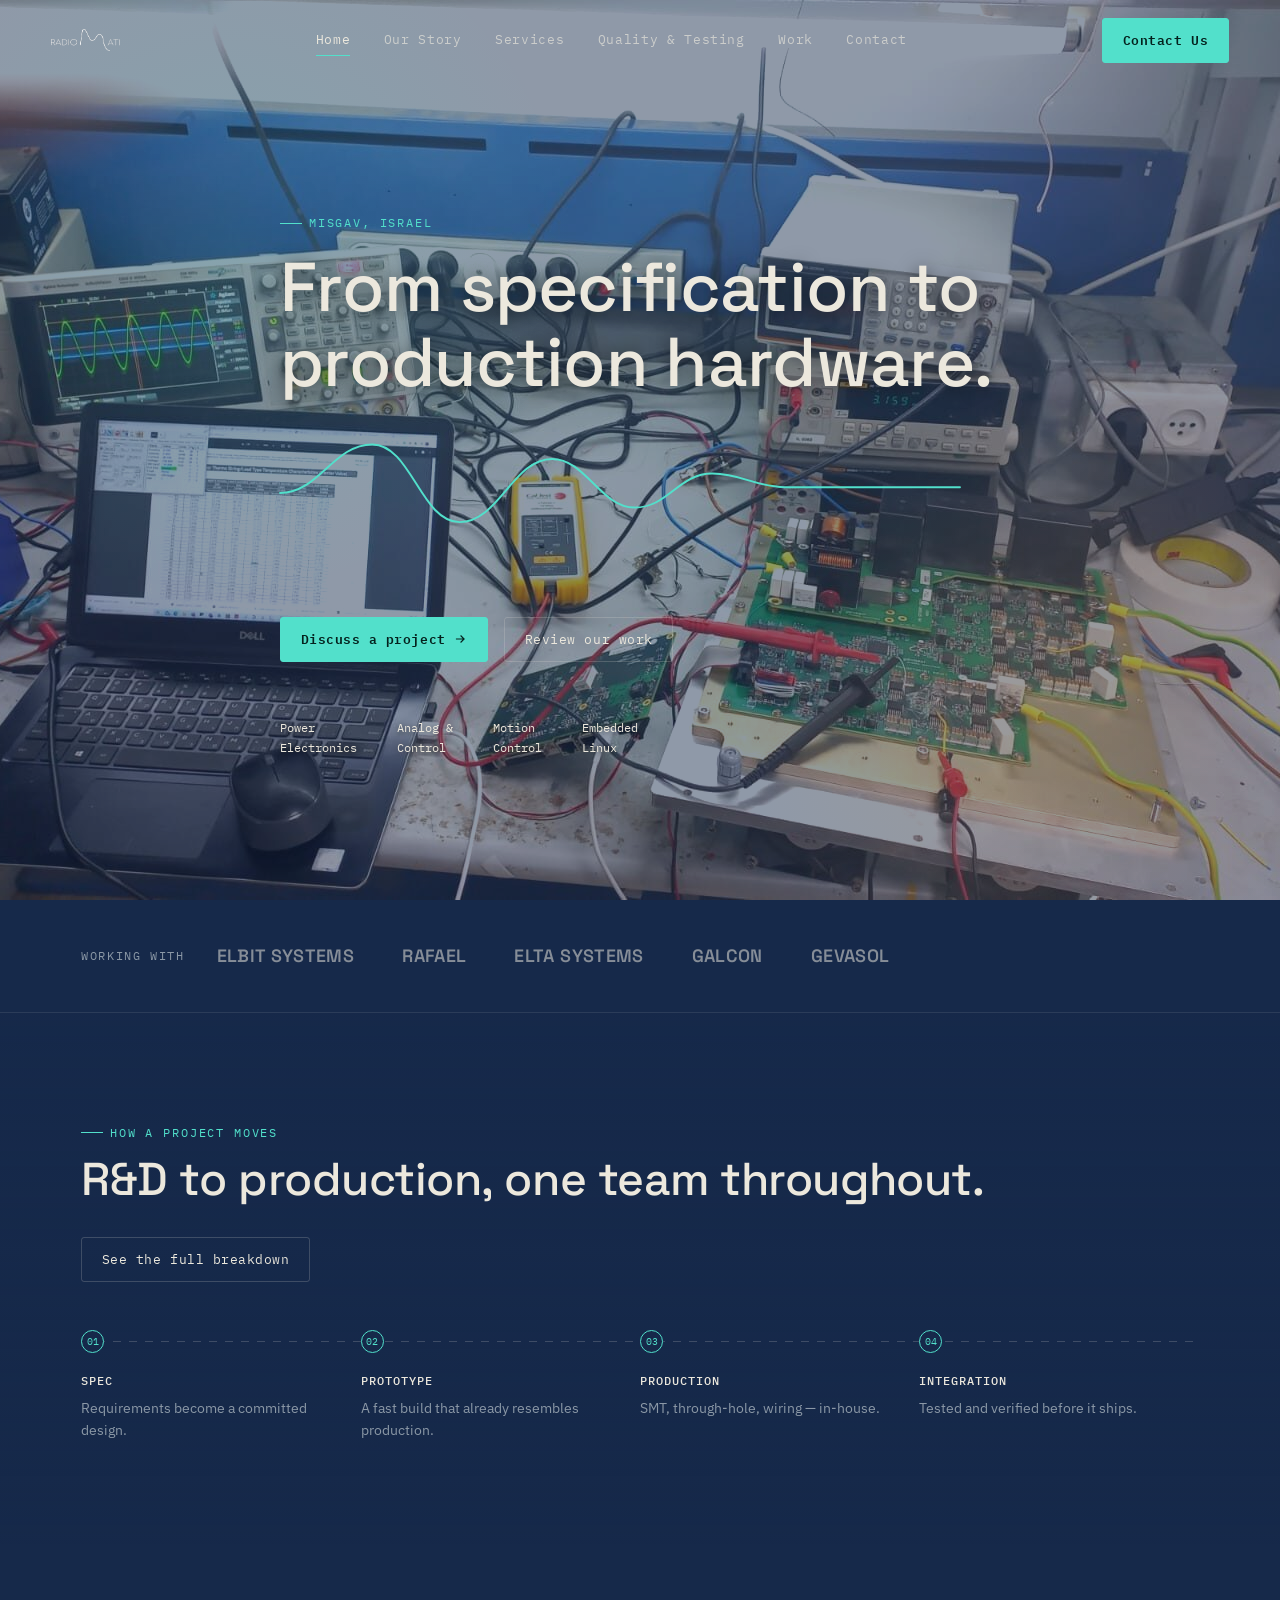
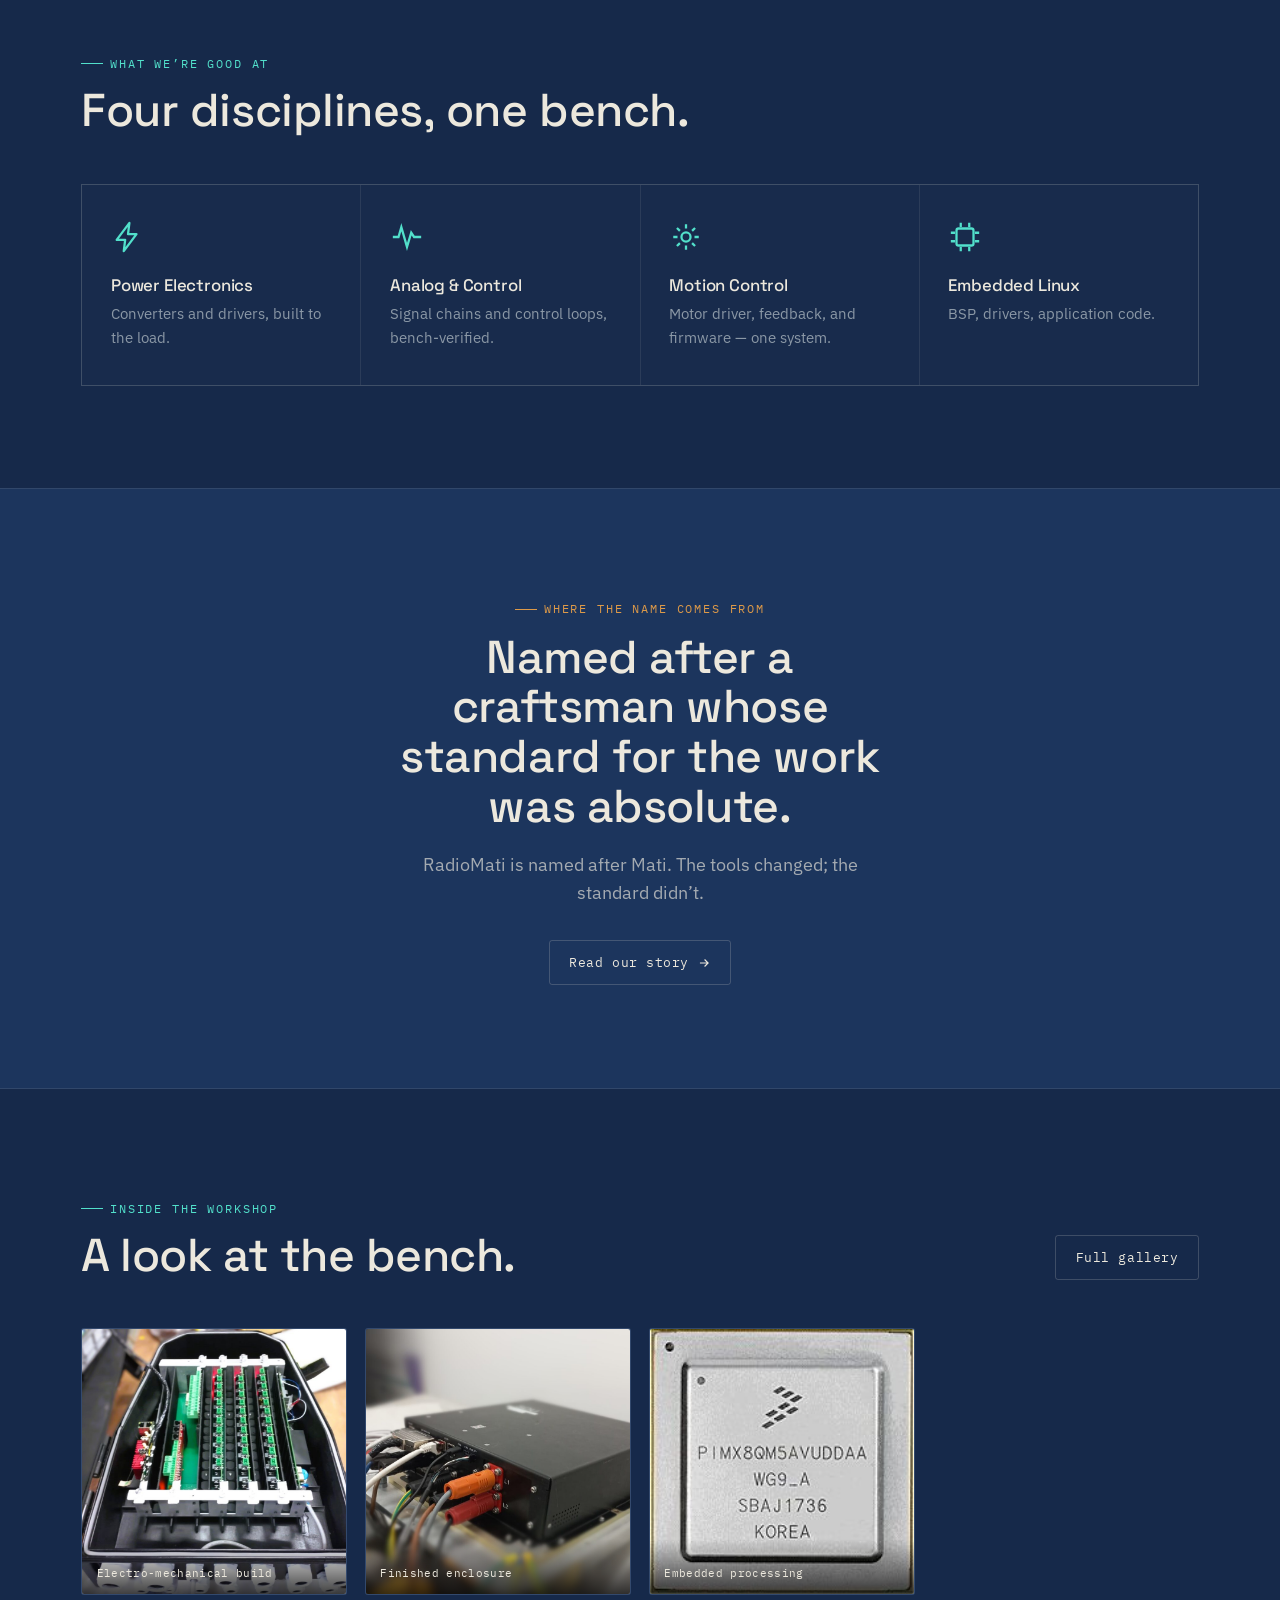
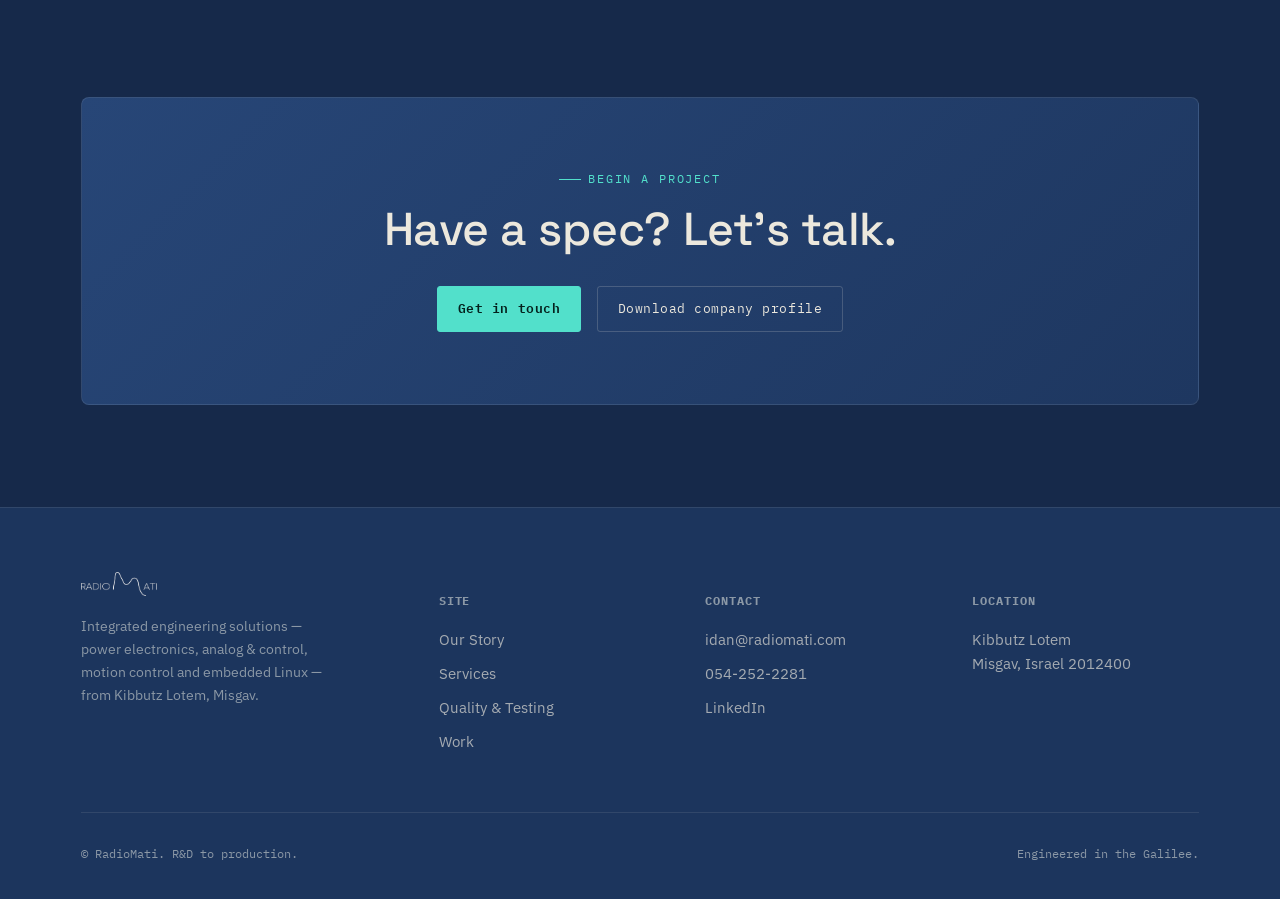
==== index.html @ 70c62244 "Apply lighter blue palette; trim About page copy; add a 'Working with' client wordmark bar to the ho" ====
<!doctype html>
<html lang="en">
<head>
<meta charset="UTF-8">
<meta name="viewport" content="width=device-width, initial-scale=1.0">
<title>RadioMati — Power Electronics & Embedded R&D, Misgav, Israel</title>
<meta name="description" content="RadioMati designs and builds power electronics, analog &amp; control, motion control and embedded Linux hardware — from first spec to rapid prototype to production, out of Misgav in the Galilee.">
<link rel="icon" type="image/png" href="assets/img/mark-light.png">
<link rel="preconnect" href="https://fonts.googleapis.com">
<link rel="preconnect" href="https://fonts.gstatic.com" crossorigin>
<link href="https://fonts.googleapis.com/css2?family=Space+Grotesk:wght@400;500;600;700&family=IBM+Plex+Sans:wght@400;500;600;700&family=IBM+Plex+Mono:wght@400;500;600&display=swap" rel="stylesheet">
<link rel="stylesheet" href="assets/css/styles.css">
</head>
<body>
<div class="board-backdrop" aria-hidden="true"></div>

<nav class="nav">
  <a href="index.html" class="nav__brand"><img src="assets/img/logo-light.png" alt="RadioMati"></a>
  <div class="nav__links">
    <a href="index.html" class="is-active">Home</a>
    <a href="about.html">Our Story</a>
    <a href="services.html">Services</a>
    <a href="quality.html">Quality &amp; Testing</a>
    <a href="work.html">Work</a>
    <a href="contact.html">Contact</a>
  </div>
  <a href="contact.html" class="btn btn-primary nav__cta">Contact Us</a>
  <button class="nav__toggle" aria-label="Open menu" aria-expanded="false"><span></span><span></span><span></span></button>
</nav>

<div class="nav__mobile">
  <a href="index.html">Home</a>
  <a href="about.html">Our Story</a>
  <a href="services.html">Services</a>
  <a href="quality.html">Quality &amp; Testing</a>
  <a href="work.html">Work</a>
  <a href="contact.html">Contact</a>
</div>

<header class="hero">
  <div class="hero__bg"><img src="assets/img/lab-workbench-scope.jpg" alt=""></div>
  <div class="hero__glow" aria-hidden="true"></div>
  <div class="container hero__inner">
    <span class="eyebrow">Misgav, Israel</span>
    <h1 class="display" style="margin-top:1.1rem; max-width:16ch;">From specification to production hardware.</h1>

    <svg class="hero__wave" viewBox="0 0 700 120" fill="none" xmlns="http://www.w3.org/2000/svg" aria-hidden="true">
      <path d="M0,70 C40,70 55,20 95,20 C135,20 145,100 185,100 C225,100 240,35 280,35 C315,35 330,85 365,85 C400,85 410,50 445,50 C475,50 490,64 520,64 L700,64" />
      <path class="pulse" d="M0,70 C40,70 55,20 95,20 C135,20 145,100 185,100 C225,100 240,35 280,35 C315,35 330,85 365,85 C400,85 410,50 445,50 C475,50 490,64 520,64 L700,64" />
    </svg>

    <div class="hero__actions">
      <a href="contact.html" class="btn btn-primary">Discuss a project<svg viewBox="0 0 24 24" stroke="currentColor" stroke-width="2" fill="none"><path d="M5 12h14M13 6l6 6-6 6"/></svg></a>
      <a href="work.html" class="btn btn-ghost">Review our work</a>
    </div>

    <div class="hero__meta">
      <div>Power<br>Electronics</div>
      <div>Analog &amp;<br>Control</div>
      <div>Motion<br>Control</div>
      <div>Embedded<br>Linux</div>
    </div>
  </div>
</header>

<section style="padding:2.6rem 0; border-bottom:1px solid var(--line);">
  <div class="container partners reveal">
    <span class="partners__label">Working with</span>
    <div class="partners__row">
      <span>Elbit Systems</span>
      <span>Rafael</span>
      <span>ELTA Systems</span>
      <span>Galcon</span>
      <span>Gevasol</span>
    </div>
  </div>
</section>

<section class="section-pad grid-bg pos-f">
  <div class="container">
    <div class="head-row reveal">
      <div>
        <span class="eyebrow">How a project moves</span>
        <h2 class="display" style="margin-top:0.8rem;">R&amp;D to production, one team throughout.</h2>
      </div>
      <a href="services.html" class="btn btn-ghost">See the full breakdown</a>
    </div>

    <div class="rail reveal">
      <div class="rail__step">
        <div class="rail__dot">01</div>
        <h4>Spec</h4>
        <p>Requirements become a committed design.</p>
      </div>
      <div class="rail__step">
        <div class="rail__dot">02</div>
        <h4>Prototype</h4>
        <p>A fast build that already resembles production.</p>
      </div>
      <div class="rail__step">
        <div class="rail__dot">03</div>
        <h4>Production</h4>
        <p>SMT, through-hole, wiring — in-house.</p>
      </div>
      <div class="rail__step">
        <div class="rail__dot">04</div>
        <h4>Integration</h4>
        <p>Tested and verified before it ships.</p>
      </div>
    </div>
  </div>
</section>

<section class="section-pad">
  <div class="container">
    <div class="head-row reveal">
      <div>
        <span class="eyebrow">What we&rsquo;re good at</span>
        <h2 class="display" style="margin-top:0.8rem;">Four disciplines, one bench.</h2>
      </div>
    </div>

    <div class="grid-4 reveal">
      <div class="cap">
        <div class="cap__icon"><svg viewBox="0 0 24 24" fill="none" stroke="currentColor" stroke-width="1.6"><path d="M13 2 4 14h6l-1 8 9-12h-6l1-8Z" stroke-linejoin="round"/></svg></div>
        <h3>Power Electronics</h3>
        <p>Converters and drivers, built to the load.</p>
      </div>
      <div class="cap">
        <div class="cap__icon"><svg viewBox="0 0 24 24" fill="none" stroke="currentColor" stroke-width="1.6"><path d="M2 12h4l2-7 4 14 3-10 2 3h5"/></svg></div>
        <h3>Analog &amp; Control</h3>
        <p>Signal chains and control loops, bench-verified.</p>
      </div>
      <div class="cap">
        <div class="cap__icon"><svg viewBox="0 0 24 24" fill="none" stroke="currentColor" stroke-width="1.6"><circle cx="12" cy="12" r="3.2"/><path d="M12 3v3M12 18v3M3 12h3M18 12h3M5.6 5.6l2.1 2.1M16.3 16.3l2.1 2.1M5.6 18.4l2.1-2.1M16.3 7.7l2.1-2.1"/></svg></div>
        <h3>Motion Control</h3>
        <p>Motor driver, feedback, and firmware — one system.</p>
      </div>
      <div class="cap">
        <div class="cap__icon"><svg viewBox="0 0 24 24" fill="none" stroke="currentColor" stroke-width="1.6"><rect x="6" y="6" width="12" height="12" rx="1.5"/><path d="M9 2v3M15 2v3M9 19v3M15 19v3M2 9h3M2 15h3M19 9h3M19 15h3"/></svg></div>
        <h3>Embedded Linux</h3>
        <p>BSP, drivers, application code.</p>
      </div>
    </div>
  </div>
</section>

<section class="section-pad" style="background:var(--ink-2-t); border-top:1px solid var(--line); border-bottom:1px solid var(--line);">
  <div class="container reveal" style="max-width:620px; text-align:center; margin-left:auto; margin-right:auto;">
    <span class="eyebrow amber" style="justify-content:center;">Where the name comes from</span>
    <h2 class="display" style="margin-top:0.9rem;">Named after a craftsman whose standard for the work was absolute.</h2>
    <p class="lede" style="margin:1.2rem auto 0;">RadioMati is named after Mati. The tools changed; the standard didn&rsquo;t.</p>
    <a href="about.html" class="btn btn-ghost mt-2">Read our story
      <svg viewBox="0 0 24 24" stroke="currentColor" stroke-width="2" fill="none"><path d="M5 12h14M13 6l6 6-6 6"/></svg>
    </a>
  </div>
</section>

<section class="section-pad">
  <div class="container">
    <div class="head-row reveal">
      <div>
        <span class="eyebrow">Inside the workshop</span>
        <h2 class="display" style="margin-top:0.8rem;">A look at the bench.</h2>
      </div>
      <a href="work.html" class="btn btn-ghost">Full gallery</a>
    </div>
    <div class="gallery reveal">
      <a href="work.html" class="gallery__item"><img src="assets/img/assembly-electromechanical.jpg" alt="Electro-mechanical assembly inside a sealed connector box" loading="lazy"><span class="cap-label">Electro-mechanical build</span></a>
      <a href="work.html" class="gallery__item"><img src="assets/img/product-enclosure-1.jpg" alt="Finished sealed electronics enclosure with connectors" loading="lazy"><span class="cap-label">Finished enclosure</span></a>
      <a href="work.html" class="gallery__item"><img src="assets/img/chip-nxp-imx8qm.jpg" alt="NXP i.MX 8QM embedded processor package" loading="lazy"><span class="cap-label">Embedded processing</span></a>
    </div>
  </div>
</section>

<section class="section-pad" style="padding-top:0;">
  <div class="container">
    <div class="card reveal" style="display:grid; grid-template-columns:1fr; overflow:visible; background:linear-gradient(135deg, var(--ink-3), var(--ink-2)); padding:clamp(2.4rem,6vw,4.5rem); text-align:center; border-radius:8px;">
      <span class="eyebrow" style="justify-content:center;">Begin a project</span>
      <h2 class="display mt-1" style="max-width:20ch; margin-left:auto; margin-right:auto;">Have a spec? Let&rsquo;s talk.</h2>
      <div style="display:flex; justify-content:center; gap:1rem; margin-top:2rem; flex-wrap:wrap;">
        <a href="contact.html" class="btn btn-primary">Get in touch</a>
        <a href="assets/docs/RadioMati-Company-Profile.pdf" class="btn btn-ghost">Download company profile</a>
      </div>
    </div>
  </div>
</section>

<footer class="site-footer">
  <div class="container">
    <div class="footer-grid">
      <div>
        <img src="assets/img/logo-light.png" alt="RadioMati" style="height:24px; margin-bottom:1.1rem;">
        <p class="text-fog" style="max-width:32ch; font-size:0.9rem;">Integrated engineering solutions — power electronics, analog &amp; control, motion control and embedded Linux — from Kibbutz Lotem, Misgav.</p>
      </div>
      <div>
        <h5>Site</h5>
        <a href="about.html">Our Story</a>
        <a href="services.html">Services</a>
        <a href="quality.html">Quality &amp; Testing</a>
        <a href="work.html">Work</a>
      </div>
      <div>
        <h5>Contact</h5>
        <a href="mailto:idan@radiomati.com">idan@radiomati.com</a>
        <a href="tel:+972542522281">054-252-2281</a>
        <a href="https://www.linkedin.com/company/radiomati" target="_blank" rel="noopener">LinkedIn</a>
      </div>
      <div>
        <h5>Location</h5>
        <a href="contact.html">Kibbutz Lotem<br>Misgav, Israel 2012400</a>
      </div>
    </div>
    <div class="footer-bottom">
      <span>&copy; RadioMati. R&amp;D to production.</span>
      <span>Engineered in the Galilee.</span>
    </div>
  </div>
</footer>

<script src="assets/js/main.js"></script>
</body>
</html>
---- assets/css/styles.css ----
/* ==========================================================================
   RadioMati — Design tokens & shared system
   ========================================================================== */

:root {
  /* Surfaces */
  --ink:        #16294a;
  --ink-2:      #1e3760;
  --ink-3:      #274677;
  --ink-4:      #33578f;
  --line:       rgba(236, 232, 221, 0.10);
  --line-strong: rgba(236, 232, 221, 0.19);

  /* Translucent surfaces — let the board backdrop show through full-bleed sections */
  --ink-t:      rgba(22, 41, 74, 0.88);
  --ink-2-t:    rgba(30, 55, 96, 0.88);
  --ink-3-t:    rgba(39, 70, 119, 0.88);

  /* Text */
  --bone:       #ece8dd;
  --bone-dim:   rgba(236, 232, 221, 0.66);
  --fog:        #8b98a6;

  /* Accents */
  --signal:     #52e0cb;   /* modern precision — cyan scope trace */
  --signal-ink: #04211d;
  --signal-dim: rgba(82, 224, 203, 0.14);
  --heritage:   #dd9a49;   /* craft / heritage — copper & CRT phosphor */
  --heritage-dim: rgba(221, 154, 73, 0.16);
  --danger:     #e2694f;

  /* Type */
  --font-display: 'Space Grotesk', 'Arial Narrow', sans-serif;
  --font-body:    'IBM Plex Sans', -apple-system, 'Segoe UI', sans-serif;
  --font-mono:    'IBM Plex Mono', 'SFMono-Regular', Consolas, monospace;

  /* Layout */
  --max: 1220px;
  --gutter: clamp(1.25rem, 4vw, 3.5rem);
  --radius: 3px;
}

/* ---- Reset ---- */
*, *::before, *::after { box-sizing: border-box; }
html { scroll-behavior: smooth; background: var(--ink); }
@media (prefers-reduced-motion: reduce) {
  html { scroll-behavior: auto; }
  *, *::before, *::after { animation-duration: 0.001ms !important; animation-iteration-count: 1 !important; transition-duration: 0.001ms !important; scroll-behavior: auto !important; }
}
/* One continuous circuit board fixed behind the entire site */
.board-backdrop {
  position: fixed;
  inset: 0;
  z-index: -1;
  background-color: var(--ink);
  background-image: url("../img/pattern-circuit.svg");
  background-size: cover;
  background-position: center center;
  background-repeat: no-repeat;
}
@media (max-width: 760px) {
  /* fixed backgrounds are unreliable on mobile browsers — let it scroll with the page instead */
  .board-backdrop { position: absolute; height: 100%; }
}

body {
  margin: 0;
  background: transparent;
  color: var(--bone);
  font-family: var(--font-body);
  font-size: 16px;
  line-height: 1.6;
  -webkit-font-smoothing: antialiased;
}
img { max-width: 100%; display: block; }
a { color: inherit; }
h1, h2, h3, h4 { font-family: var(--font-display); font-weight: 500; line-height: 1.08; margin: 0; letter-spacing: -0.01em; }
p { margin: 0; }
ul { margin: 0; padding: 0; list-style: none; }
button { font-family: inherit; }

:focus-visible {
  outline: 2px solid var(--signal);
  outline-offset: 3px;
}

/* These sections sit over the global board backdrop (see .board-backdrop) —
   .grid-bg just adds a legibility scrim so text never fights the traces underneath. */
.grid-bg {
  position: relative;
}
.grid-bg::before {
  content: "";
  position: absolute;
  inset: 0;
  background: linear-gradient(180deg, rgba(22,41,74,0.4) 0%, rgba(22,41,74,0.58) 45%, rgba(22,41,74,0.3) 100%);
  pointer-events: none;
}
.grid-bg > .container { position: relative; z-index: 1; }
.grid-bg.oops > * { position: relative; z-index: 1; }

/* ---- Type scale ---- */
.eyebrow {
  font-family: var(--font-mono);
  font-size: 0.72rem;
  letter-spacing: 0.16em;
  text-transform: uppercase;
  color: var(--signal);
  display: inline-flex;
  align-items: center;
  gap: 0.6em;
}
.eyebrow::before {
  content: "";
  width: 22px;
  height: 1px;
  background: currentColor;
  display: inline-block;
}
.eyebrow.amber { color: var(--heritage); }

h1.display { font-size: clamp(2.6rem, 5.4vw, 4.6rem); }
h2.display { font-size: clamp(2rem, 3.6vw, 3rem); }
h3.display { font-size: clamp(1.3rem, 2vw, 1.6rem); }

.lede {
  font-size: clamp(1.05rem, 1.4vw, 1.25rem);
  color: var(--bone-dim);
  max-width: 46ch;
}

.container { max-width: var(--max); margin: 0 auto; padding-left: var(--gutter); padding-right: var(--gutter); }

section { position: relative; }
.section-pad { padding: clamp(3.5rem, 8vw, 7rem) 0; }

/* ---- Buttons ---- */
.btn {
  display: inline-flex;
  align-items: center;
  gap: 0.6em;
  font-family: var(--font-mono);
  font-size: 0.82rem;
  letter-spacing: 0.04em;
  text-decoration: none;
  padding: 0.85em 1.5em;
  border-radius: var(--radius);
  border: 1px solid var(--line-strong);
  transition: border-color 0.2s ease, background 0.2s ease, transform 0.2s ease, box-shadow 0.2s ease;
  white-space: nowrap;
}
.btn:hover { transform: translateY(-1px); }
.btn-primary {
  background: var(--signal);
  border-color: var(--signal);
  color: var(--signal-ink);
  font-weight: 600;
}
.btn-primary:hover { background: #6ee9d6; box-shadow: 0 0 0 5px var(--signal-dim); }
.btn-ghost {
  background: transparent;
  color: var(--bone);
}
.btn-ghost:hover { border-color: var(--signal); color: var(--signal); box-shadow: 0 0 0 5px var(--signal-dim); }
.btn svg { width: 14px; height: 14px; }

/* ---- Nav ---- */
.nav {
  position: fixed;
  inset: 0 0 auto 0;
  z-index: 100;
  padding: 1.1rem var(--gutter);
  display: flex;
  align-items: center;
  justify-content: space-between;
  background: transparent;
  border-bottom: 1px solid transparent;
  transition: background 0.3s ease, border-color 0.3s ease, padding 0.3s ease;
}
.nav.is-scrolled {
  background: rgba(22, 41, 74, 0.86);
  backdrop-filter: blur(10px);
  border-color: var(--line);
  padding-top: 0.8rem;
  padding-bottom: 0.8rem;
}
.nav__brand { display: flex; align-items: center; gap: 0.6rem; text-decoration: none; }
.nav__brand img { height: 22px; width: auto; }
.nav__links { display: flex; align-items: center; gap: 2.1rem; }
.nav__links a {
  font-family: var(--font-mono);
  font-size: 0.8rem;
  letter-spacing: 0.05em;
  text-decoration: none;
  color: var(--bone-dim);
  position: relative;
  padding: 0.3em 0;
}
.nav__links a::after {
  content: "";
  position: absolute; left: 0; right: 100%; bottom: -2px;
  height: 1px; background: var(--signal);
  transition: right 0.25s ease;
}
.nav__links a:hover, .nav__links a.is-active { color: var(--bone); }
.nav__links a:hover::after, .nav__links a.is-active::after { right: 0; }
.nav__cta { display: none; }
@media (min-width: 900px) { .nav__cta { display: inline-flex; } }

.nav__toggle {
  display: flex; flex-direction: column; gap: 5px;
  background: none; border: none; cursor: pointer; padding: 8px;
  z-index: 101;
}
.nav__toggle span { width: 22px; height: 1px; background: var(--bone); transition: transform 0.25s ease, opacity 0.25s ease; }
.nav__toggle.is-open span:nth-child(1) { transform: translateY(6px) rotate(45deg); }
.nav__toggle.is-open span:nth-child(2) { opacity: 0; }
.nav__toggle.is-open span:nth-child(3) { transform: translateY(-6px) rotate(-45deg); }
@media (min-width: 900px) { .nav__toggle { display: none; } }

.nav__links { display: none; }
@media (min-width: 900px) { .nav__links { display: flex; } }

.nav__mobile {
  position: fixed; inset: 0; z-index: 99;
  background: var(--ink-2-t);
  backdrop-filter: blur(8px);
  display: flex; flex-direction: column; align-items: center; justify-content: center; gap: 2rem;
  transform: translateY(-100%);
  transition: transform 0.35s ease;
}
.nav__mobile.is-open { transform: translateY(0); }
.nav__mobile a { font-family: var(--font-display); font-size: 1.7rem; text-decoration: none; color: var(--bone); }
@media (min-width: 900px) { .nav__mobile { display: none; } }

/* ---- Hero waveform ---- */
.hero {
  min-height: 100vh;
  display: flex;
  align-items: center;
  padding-top: 8rem;
  padding-bottom: 4rem;
  position: relative;
  overflow: hidden;
}
.hero__bg {
  position: absolute; inset: 0;
  background: linear-gradient(180deg, rgba(22,41,74,0.4) 0%, rgba(22,41,74,0.82) 62%, var(--ink) 100%), var(--ink);
}
.hero__bg img { width: 100%; height: 100%; object-fit: cover; opacity: 0.52; filter: grayscale(8%) saturate(1.2) contrast(1.08) brightness(1.04); }
.hero__glow {
  position: absolute; inset: 0; z-index: 1; pointer-events: none;
  background:
    radial-gradient(560px circle at 18% 28%, var(--signal-dim), transparent 62%),
    radial-gradient(480px circle at 82% 78%, var(--heritage-dim), transparent 65%);
  animation: ambient-breathe 9s ease-in-out infinite;
}
@keyframes ambient-breathe { 0%, 100% { opacity: 0.7; } 50% { opacity: 1; } }
@media (prefers-reduced-motion: reduce) { .hero__glow { animation: none; opacity: 0.85; } }
.hero__inner { position: relative; z-index: 2; }
.hero__inner .lede { color: var(--bone); text-shadow: 0 2px 14px rgba(0,0,0,0.6), 0 1px 4px rgba(0,0,0,0.7); }
.hero__meta div { text-shadow: 0 1px 6px rgba(0,0,0,0.6); }
.hero h1 { text-shadow: 0 2px 18px rgba(0,0,0,0.5); }
.hero__wave { width: min(680px, 92vw); margin: 1.6rem 0 2rem; overflow: visible; }
.hero__wave path {
  fill: none;
  stroke: var(--signal);
  stroke-width: 2;
  stroke-linecap: round;
  stroke-dasharray: 1400;
  stroke-dashoffset: 1400;
  animation: draw 2.1s cubic-bezier(.16,.84,.44,1) 0.3s forwards;
}
.hero__wave .pulse {
  stroke: #f2fffb;
  stroke-width: 4;
  stroke-dasharray: 26 2000;
  stroke-dashoffset: 0;
  filter: drop-shadow(0 0 5px #fff) drop-shadow(0 0 12px var(--signal));
  opacity: 0;
  animation: none, pulse-travel 4s linear 2.4s infinite;
}
@media (prefers-reduced-motion: reduce) {
  .hero__wave path { animation: none; stroke-dashoffset: 0; }
  .hero__wave .pulse { display: none; }
}
@keyframes draw { to { stroke-dashoffset: 0; } }
@keyframes pulse-travel {
  0%   { stroke-dashoffset: 0;     opacity: 0; }
  4%   { opacity: 1; }
  34%  { stroke-dashoffset: -950;  opacity: 1; }
  40%  { stroke-dashoffset: -950;  opacity: 0; }
  100% { stroke-dashoffset: -950;  opacity: 0; }
}
.hero__actions { display: flex; gap: 1rem; flex-wrap: wrap; margin-top: 2.2rem; }
.hero__meta { margin-top: 3.5rem; display: flex; gap: 2.5rem; flex-wrap: wrap; }
.hero__meta div { font-family: var(--font-mono); font-size: 0.78rem; color: var(--bone); }
.hero__meta strong { display: block; color: var(--bone); font-size: 1rem; font-family: var(--font-body); font-weight: 600; margin-top: 0.2rem; }

/* ---- Partner / client wordmark bar ---- */
.partners { display: flex; align-items: center; gap: 2rem; flex-wrap: wrap; }
.partners__label { font-family: var(--font-mono); font-size: 0.72rem; letter-spacing: 0.14em; text-transform: uppercase; color: var(--fog); white-space: nowrap; }
.partners__row { display: flex; align-items: center; gap: clamp(1.6rem, 4vw, 3rem); flex-wrap: wrap; flex: 1; }
.partners__row span {
  font-family: var(--font-display);
  font-size: clamp(0.95rem, 1.4vw, 1.15rem);
  font-weight: 600;
  letter-spacing: 0.02em;
  text-transform: uppercase;
  color: var(--bone-dim);
  opacity: 0.8;
  transition: opacity 0.2s ease, color 0.2s ease;
}
.partners__row span:hover { opacity: 1; color: var(--signal); }

/* Page header for interior pages (no full hero) */
.page-head {
  padding: 9.5rem 0 3.5rem;
  border-bottom: 1px solid var(--line);
}
.page-head p.lede { margin-top: 1.1rem; }

/* ---- Capability grid ---- */
.grid-4 { display: grid; grid-template-columns: repeat(auto-fit, minmax(220px, 1fr)); gap: 1px; background: var(--line); border: 1px solid var(--line); }
.cap {
  background: var(--ink-t);
  padding: 2.2rem 1.8rem;
  transition: background 0.25s ease;
}
.cap:hover { background: var(--ink-3-t); }
.cap__icon { width: 34px; height: 34px; color: var(--signal); margin-bottom: 1.4rem; transition: filter 0.25s ease, transform 0.25s ease; }
.cap:hover .cap__icon { filter: drop-shadow(0 0 6px var(--signal-dim)); transform: translateY(-2px); }
.cap__icon svg { width: 100%; height: 100%; }
.cap h3 { font-size: 1.05rem; margin-bottom: 0.5rem; }
.cap p { color: var(--fog); font-size: 0.92rem; }

/* ---- Process rail ---- */
.rail { display: grid; grid-template-columns: repeat(4, 1fr); gap: 0; position: relative; margin-top: 3rem; }
.rail::before {
  content: "";
  position: absolute; top: 11px; left: 0; right: 0; height: 1px;
  background: repeating-linear-gradient(90deg, var(--line-strong) 0 8px, transparent 8px 16px);
}
.rail__step { padding-right: 1.5rem; }
.rail__dot { width: 23px; height: 23px; border-radius: 50%; background: var(--ink); border: 1px solid var(--signal); color: var(--signal); font-family: var(--font-mono); font-size: 0.65rem; display: flex; align-items: center; justify-content: center; margin-bottom: 1.3rem; position: relative; z-index: 1; }
.rail__step h4 { font-family: var(--font-mono); font-size: 0.78rem; letter-spacing: 0.08em; text-transform: uppercase; color: var(--bone); margin-bottom: 0.6rem; }
.rail__step p { color: var(--fog); font-size: 0.88rem; }
@media (max-width: 760px) {
  .rail { grid-template-columns: 1fr; gap: 2rem; }
  .rail::before { top: 0; bottom: 0; left: 11px; right: auto; width: 1px; height: auto; background: repeating-linear-gradient(180deg, var(--line-strong) 0 8px, transparent 8px 16px); }
  .rail__step { padding-right: 0; padding-left: 2.4rem; }
  .rail__dot { position: absolute; left: 0; }
  .rail__step { position: relative; }
}

/* ---- Cards ---- */
.card {
  background: var(--ink-2);
  border: 1px solid var(--line);
  border-radius: var(--radius);
  overflow: hidden;
  transition: border-color 0.25s ease, box-shadow 0.25s ease;
}
.card:hover { border-color: var(--line-strong); box-shadow: 0 8px 28px -12px rgba(82, 224, 203, 0.25); }
.card__media { aspect-ratio: 4/3; overflow: hidden; }
.card__media img { width: 100%; height: 100%; object-fit: cover; transition: transform 0.5s ease; }
.card:hover .card__media img { transform: scale(1.045); }
.card__body { padding: 1.6rem 1.7rem 1.9rem; }
.card__body h3 { font-size: 1.08rem; margin-bottom: 0.55rem; }
.card__body p { color: var(--fog); font-size: 0.92rem; }
.card__tag { font-family: var(--font-mono); font-size: 0.68rem; letter-spacing: 0.1em; text-transform: uppercase; color: var(--heritage); margin-bottom: 0.7rem; display: block; }

/* ---- Section heading row ---- */
.head-row { display: flex; justify-content: space-between; align-items: flex-end; gap: 2rem; margin-bottom: 3rem; flex-wrap: wrap; }

/* ---- Divider trace ---- */
.trace-divider { width: 100%; height: 34px; opacity: 0.5; margin: 0.5rem 0; }
.trace-divider path { fill: none; stroke: var(--line-strong); stroke-width: 1.5; }

/* ---- Heritage split ---- */
.split { display: grid; grid-template-columns: 1fr; gap: 3rem; align-items: center; }
@media (min-width: 880px) { .split { grid-template-columns: 1.05fr 0.95fr; gap: 4.5rem; } }
.split img { border-radius: var(--radius); filter: sepia(18%) saturate(85%) brightness(0.92); }
.split.reverse { direction: rtl; }
.split.reverse > * { direction: ltr; }

/* ---- Quote / pull ---- */
.pull {
  font-family: var(--font-display);
  font-size: clamp(1.3rem, 2.6vw, 1.9rem);
  line-height: 1.4;
  color: var(--bone);
  border-left: 2px solid var(--heritage);
  padding-left: 1.6rem;
}
.pull cite { display: block; font-family: var(--font-mono); font-size: 0.78rem; color: var(--fog); font-style: normal; margin-top: 1.2rem; }

/* ---- Stat strip ---- */
.stats { display: grid; grid-template-columns: repeat(auto-fit, minmax(150px,1fr)); gap: 2rem; }
.stat strong { font-family: var(--font-display); font-size: 2.2rem; color: var(--signal); display: block; }
.stat span { font-family: var(--font-mono); font-size: 0.76rem; color: var(--fog); text-transform: uppercase; letter-spacing: 0.06em; }

/* ---- Timeline (about page) ---- */
.timeline { display: flex; flex-direction: column; gap: 0; border-left: 1px solid var(--line-strong); margin-left: 8px; }
.timeline__item { position: relative; padding: 0 0 3rem 2.6rem; }
.timeline__item:last-child { padding-bottom: 0; }
.timeline__item::before { content: ""; position: absolute; left: -5px; top: 4px; width: 9px; height: 9px; border-radius: 50%; background: var(--ink); border: 1px solid var(--heritage); }
.timeline__item .eyebrow { margin-bottom: 0.6rem; }
.timeline__item h3 { margin-bottom: 0.5rem; font-size: 1.15rem; }
.timeline__item p { color: var(--fog); max-width: 60ch; }

/* ---- Gallery / lightbox ---- */
.gallery { display: grid; grid-template-columns: repeat(auto-fill, minmax(230px, 1fr)); gap: 1.1rem; }
.gallery__item {
  cursor: zoom-in;
  border: 1px solid var(--line);
  border-radius: var(--radius);
  overflow: hidden;
  aspect-ratio: 1;
  position: relative;
  background: var(--ink-2);
}
.gallery__item img { width: 100%; height: 100%; object-fit: cover; transition: transform 0.4s ease; }
.gallery__item:hover img { transform: scale(1.06); }
.gallery__item .cap-label {
  position: absolute; left: 0; right: 0; bottom: 0;
  background: linear-gradient(0deg, rgba(0,0,0,0.75), transparent);
  padding: 1.6rem 0.9rem 0.7rem;
  font-family: var(--font-mono); font-size: 0.7rem; color: var(--bone);
  letter-spacing: 0.03em;
}
.lightbox {
  position: fixed; inset: 0; z-index: 200;
  background: rgba(8,15,27,0.94);
  display: none;
  align-items: center; justify-content: center;
  padding: 4rem 1.5rem;
}
.lightbox.is-open { display: flex; }
.lightbox img { max-width: min(1100px, 100%); max-height: 82vh; object-fit: contain; border: 1px solid var(--line-strong); }
.lightbox figcaption { text-align: center; margin-top: 1rem; font-family: var(--font-mono); font-size: 0.8rem; color: var(--fog); }
.lightbox__close, .lightbox__nav {
  position: absolute; background: none; border: 1px solid var(--line-strong); color: var(--bone);
  cursor: pointer; border-radius: 50%; width: 44px; height: 44px; display: flex; align-items: center; justify-content: center;
}
.lightbox__close { top: 1.5rem; right: 1.5rem; }
.lightbox__nav.prev { left: 1.5rem; top: 50%; transform: translateY(-50%); }
.lightbox__nav.next { right: 1.5rem; top: 50%; transform: translateY(-50%); }
.lightbox__close:hover, .lightbox__nav:hover { border-color: var(--signal); color: var(--signal); }

/* ---- Filter tabs (work page) ---- */
.filters { display: flex; gap: 0.6rem; flex-wrap: wrap; margin-bottom: 2.6rem; }
.filters button {
  font-family: var(--font-mono); font-size: 0.75rem; letter-spacing: 0.04em;
  background: none; border: 1px solid var(--line-strong); color: var(--fog);
  padding: 0.55em 1.1em; border-radius: 100px; cursor: pointer; transition: all 0.2s ease;
}
.filters button:hover { color: var(--bone); border-color: var(--bone-dim); }
.filters button.is-active { background: var(--signal); border-color: var(--signal); color: var(--signal-ink); font-weight: 600; }

/* ---- Reveal on scroll ---- */
.reveal { opacity: 0; transform: translateY(18px); transition: opacity 0.7s ease, transform 0.7s ease; }
.reveal.is-visible { opacity: 1; transform: none; }
@media (prefers-reduced-motion: reduce) { .reveal { opacity: 1; transform: none; } }

/* ---- Footer ---- */
.site-footer {
  border-top: 1px solid var(--line);
  padding: 4rem 0 2.2rem;
  background: var(--ink-2-t);
}
.footer-grid { display: grid; grid-template-columns: 1.4fr 1fr 1fr 1fr; gap: 2.5rem; margin-bottom: 3rem; }
@media (max-width: 780px) { .footer-grid { grid-template-columns: 1fr 1fr; } }
.footer-grid h5 { font-family: var(--font-mono); font-size: 0.74rem; text-transform: uppercase; letter-spacing: 0.08em; color: var(--fog); margin-bottom: 1.1rem; }
.footer-grid a { display: block; color: var(--bone-dim); text-decoration: none; font-size: 0.92rem; margin-bottom: 0.65rem; }
.footer-grid a:hover { color: var(--signal); }
.footer-bottom { display: flex; justify-content: space-between; align-items: center; flex-wrap: wrap; gap: 1rem; padding-top: 2rem; border-top: 1px solid var(--line); font-family: var(--font-mono); font-size: 0.74rem; color: var(--fog); }
.badge {
  display: inline-flex; align-items: center; gap: 0.5em;
  border: 1px solid var(--line-strong); border-radius: 100px; padding: 0.4em 0.9em;
  font-family: var(--font-mono); font-size: 0.7rem; color: var(--fog);
}
.badge::before { content: ""; width: 6px; height: 6px; border-radius: 50%; background: var(--signal); box-shadow: 0 0 0 3px var(--signal-dim); }

/* ---- Form ---- */
.form-grid { display: grid; grid-template-columns: 1fr 1fr; gap: 1.4rem; }
@media (max-width: 700px) { .form-grid { grid-template-columns: 1fr; } }
.field { display: flex; flex-direction: column; gap: 0.5rem; }
.field.full { grid-column: 1 / -1; }
.field label { font-family: var(--font-mono); font-size: 0.72rem; text-transform: uppercase; letter-spacing: 0.06em; color: var(--fog); }
.field input, .field textarea, .field select {
  background: var(--ink-3); border: 1px solid var(--line-strong); border-radius: var(--radius);
  color: var(--bone); padding: 0.85em 1em; font-family: var(--font-body); font-size: 0.96rem;
  transition: border-color 0.2s ease;
}
.field input:focus, .field textarea:focus, .field select:focus { border-color: var(--signal); outline: none; }
.field textarea { resize: vertical; min-height: 130px; }

/* ---- Misc utility ---- */
.two-col { display: grid; grid-template-columns: 1fr; gap: 2.4rem; }
@media (min-width: 780px) { .two-col { grid-template-columns: repeat(2, 1fr); } }
.three-col { display: grid; grid-template-columns: 1fr; gap: 1.6rem; }
@media (min-width: 700px) { .three-col { grid-template-columns: repeat(3, 1fr); } }
.mt-1{margin-top:1rem}.mt-2{margin-top:2rem}.mt-3{margin-top:3rem}
.text-fog{color:var(--fog)}
.map-frame { border: 1px solid var(--line-strong); border-radius: var(--radius); overflow: hidden; filter: grayscale(25%) brightness(0.92) contrast(1.05); }
.map-frame iframe { display: block; width: 100%; height: 340px; border: 0; }
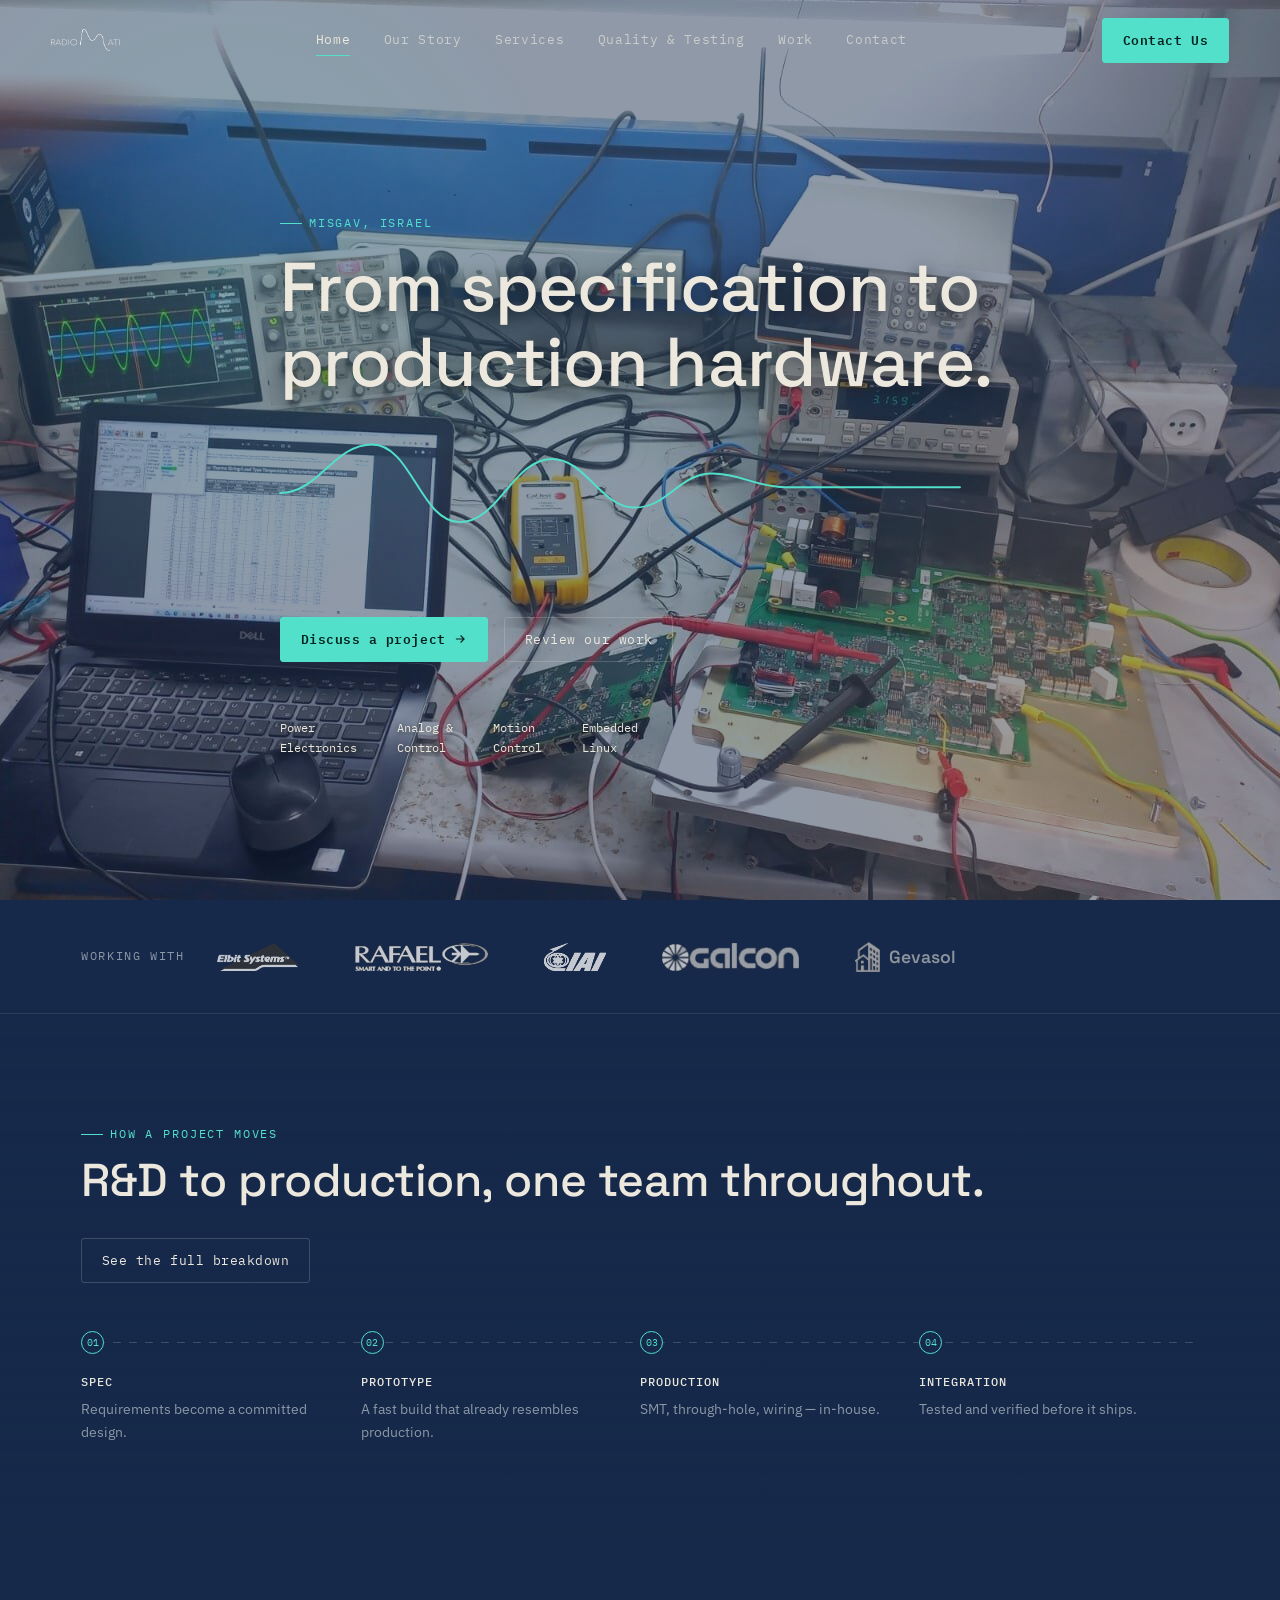
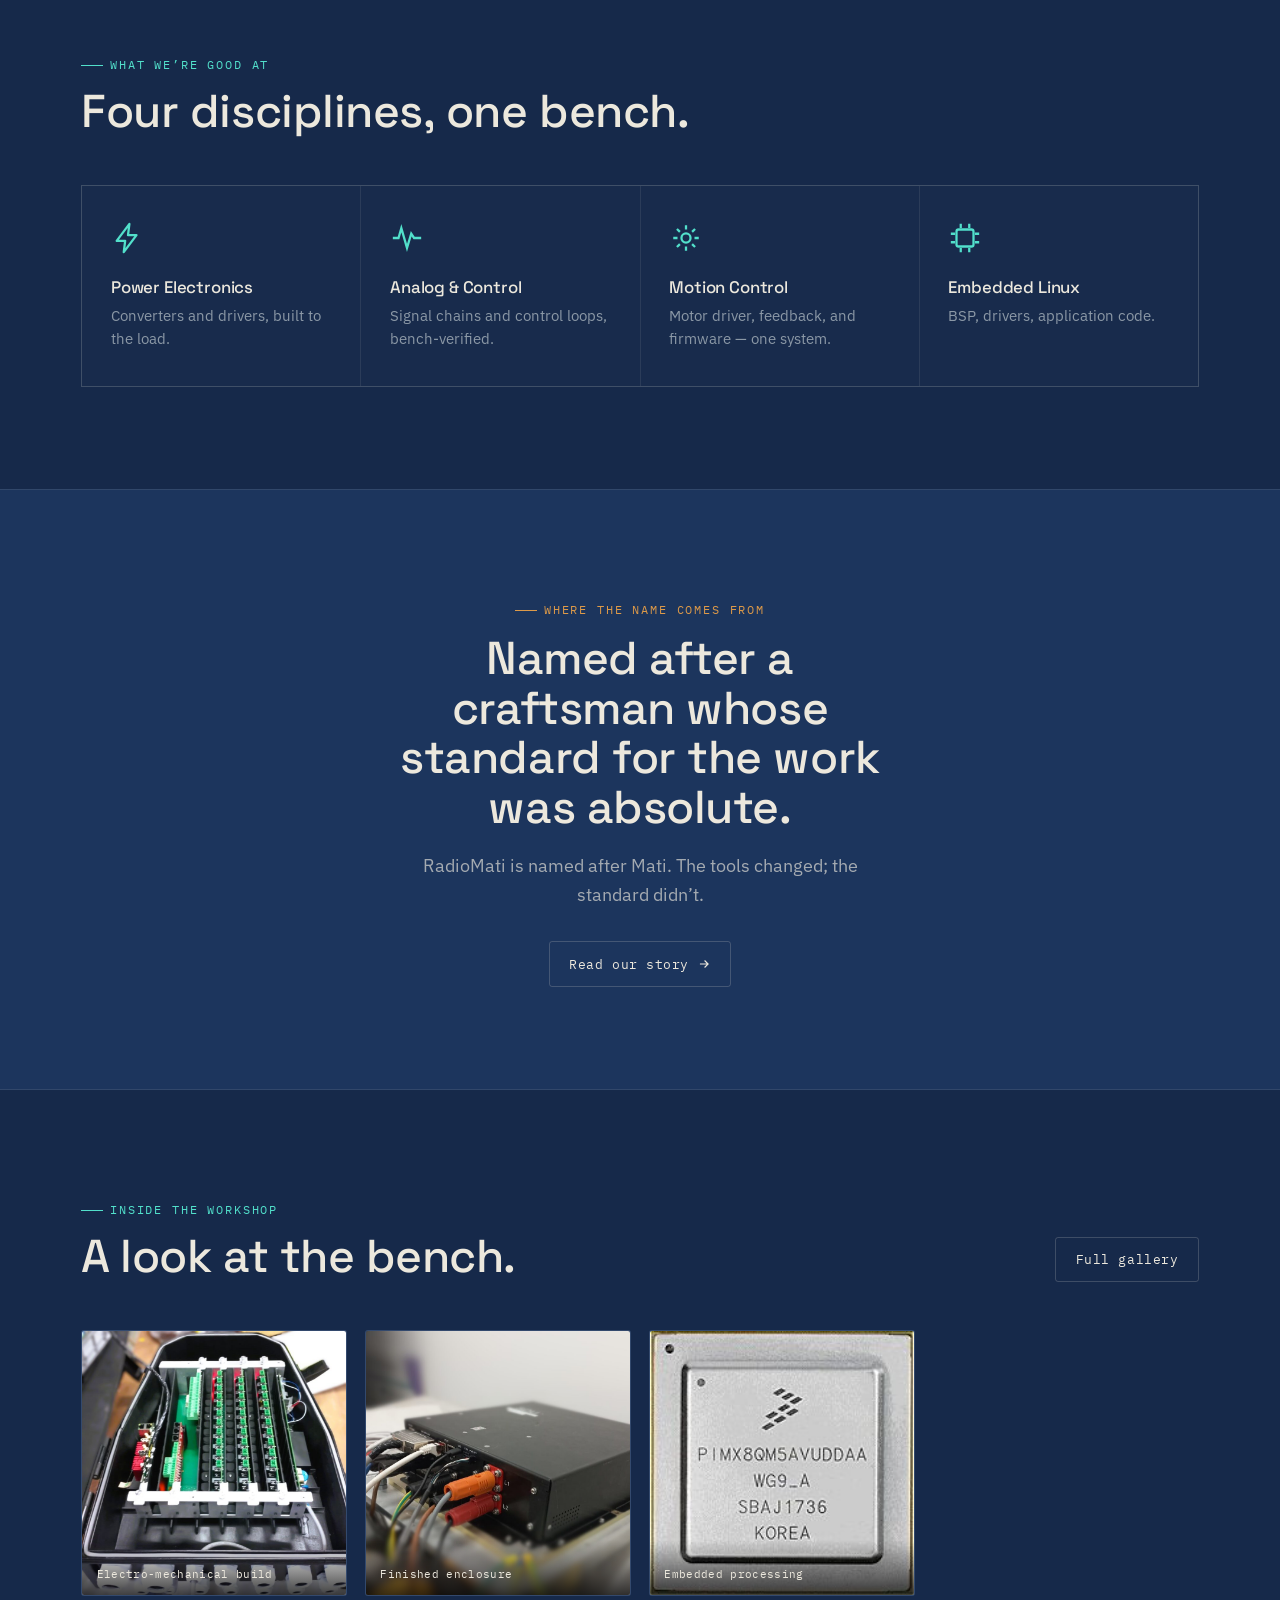
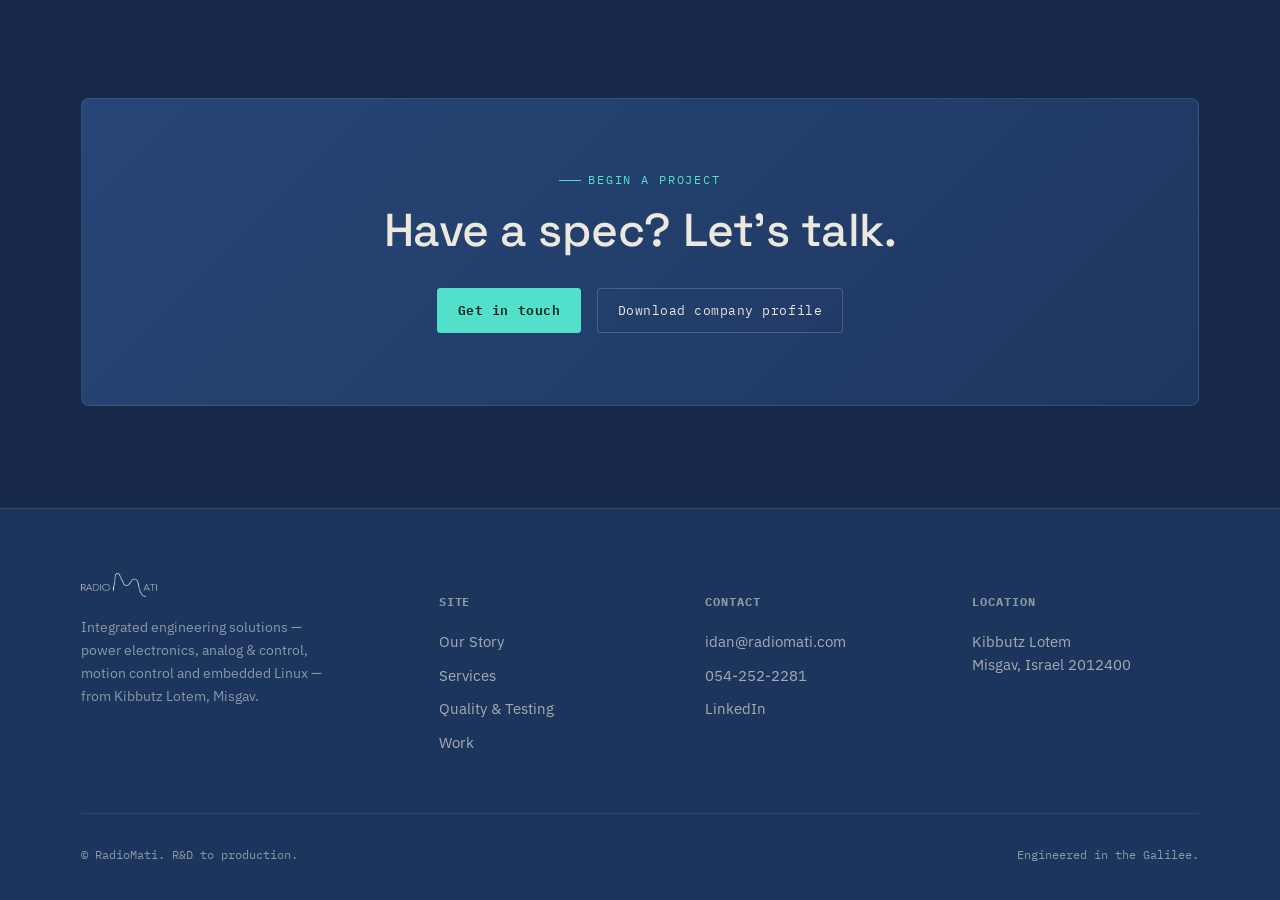
==== commit f883e4eb: "Replace text wordmarks with real customer logos (Elbit Systems, Rafael, IAI/ELTA, Galcon, Gevasol), " ====
--- a/index.html
+++ b/index.html
@@ -67,11 +67,11 @@
   <div class="container partners reveal">
     <span class="partners__label">Working with</span>
     <div class="partners__row">
-      <span>Elbit Systems</span>
-      <span>Rafael</span>
-      <span>ELTA Systems</span>
-      <span>Galcon</span>
-      <span>Gevasol</span>
+      <img src="assets/img/logos/elbit.png" alt="Elbit Systems" loading="lazy">
+      <img src="assets/img/logos/rafael.png" alt="Rafael" loading="lazy">
+      <img src="assets/img/logos/elta-iai.png" alt="ELTA Systems (IAI)" loading="lazy">
+      <img src="assets/img/logos/galcon.png" alt="Galcon" loading="lazy">
+      <span class="partners__mark"><img src="assets/img/logos/gevasol.png" alt="Gevasol" loading="lazy">Gevasol</span>
     </div>
   </div>
 </section>
--- a/assets/css/styles.css
+++ b/assets/css/styles.css
@@ -297,21 +297,31 @@
 .hero__meta div { font-family: var(--font-mono); font-size: 0.78rem; color: var(--bone); }
 .hero__meta strong { display: block; color: var(--bone); font-size: 1rem; font-family: var(--font-body); font-weight: 600; margin-top: 0.2rem; }
 
-/* ---- Partner / client wordmark bar ---- */
+/* ---- Partner / client logo bar ---- */
 .partners { display: flex; align-items: center; gap: 2rem; flex-wrap: wrap; }
 .partners__label { font-family: var(--font-mono); font-size: 0.72rem; letter-spacing: 0.14em; text-transform: uppercase; color: var(--fog); white-space: nowrap; }
-.partners__row { display: flex; align-items: center; gap: clamp(1.6rem, 4vw, 3rem); flex-wrap: wrap; flex: 1; }
-.partners__row span {
+.partners__row { display: flex; align-items: center; gap: clamp(2rem, 5vw, 3.5rem); flex-wrap: wrap; flex: 1; }
+.partners__row img {
+  height: clamp(20px, 2.6vw, 28px);
+  width: auto;
+  opacity: 0.75;
+  filter: grayscale(100%) brightness(1.6);
+  transition: opacity 0.2s ease, filter 0.2s ease;
+}
+.partners__row img:hover { opacity: 1; filter: grayscale(0%) brightness(1) sepia(1) hue-rotate(130deg) saturate(3); }
+.partners__mark {
+  display: inline-flex;
+  align-items: center;
+  gap: 0.55rem;
   font-family: var(--font-display);
-  font-size: clamp(0.95rem, 1.4vw, 1.15rem);
+  font-size: clamp(0.95rem, 1.4vw, 1.1rem);
   font-weight: 600;
-  letter-spacing: 0.02em;
-  text-transform: uppercase;
   color: var(--bone-dim);
-  opacity: 0.8;
-  transition: opacity 0.2s ease, color 0.2s ease;
-}
-.partners__row span:hover { opacity: 1; color: var(--signal); }
+  opacity: 0.85;
+  transition: color 0.2s ease;
+}
+.partners__mark img { height: clamp(22px, 2.8vw, 30px); opacity: 1; filter: grayscale(100%) brightness(1.6); }
+.partners__mark:hover { color: var(--signal); }
 
 /* Page header for interior pages (no full hero) */
 .page-head {
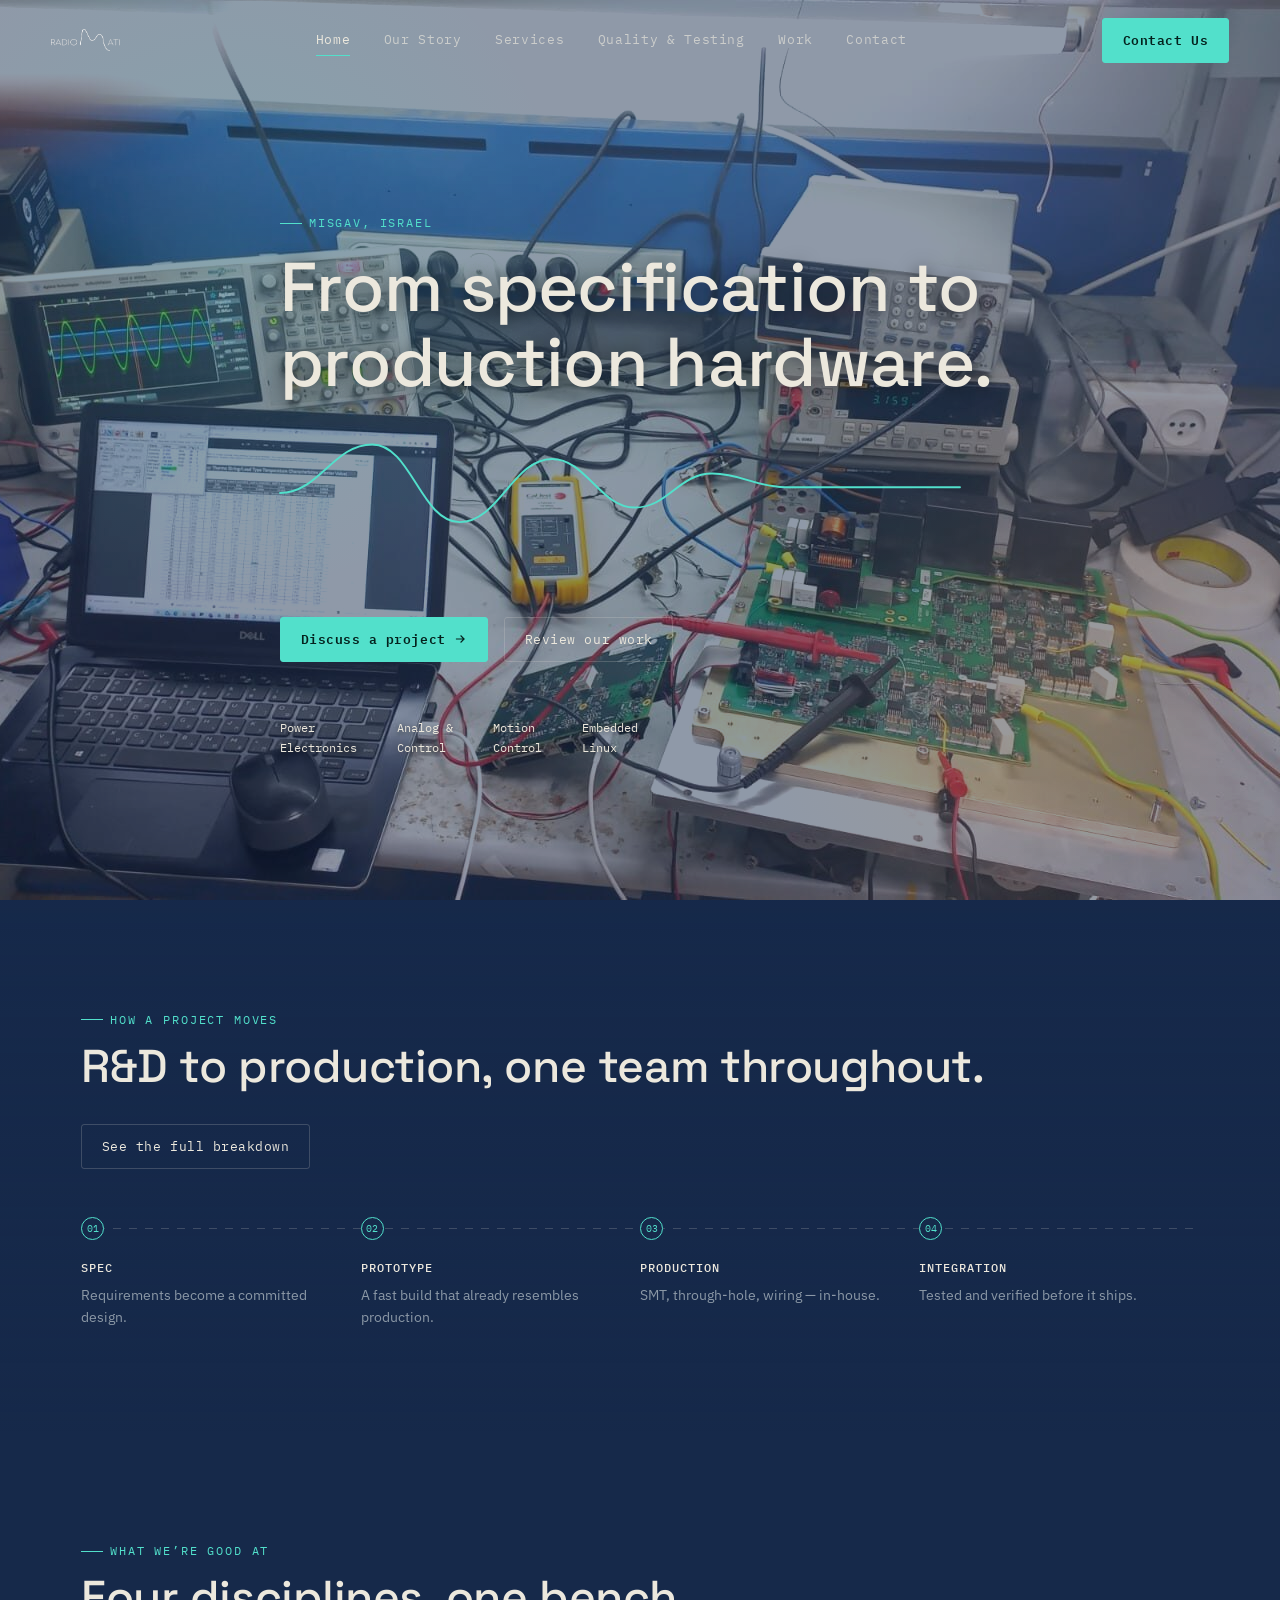
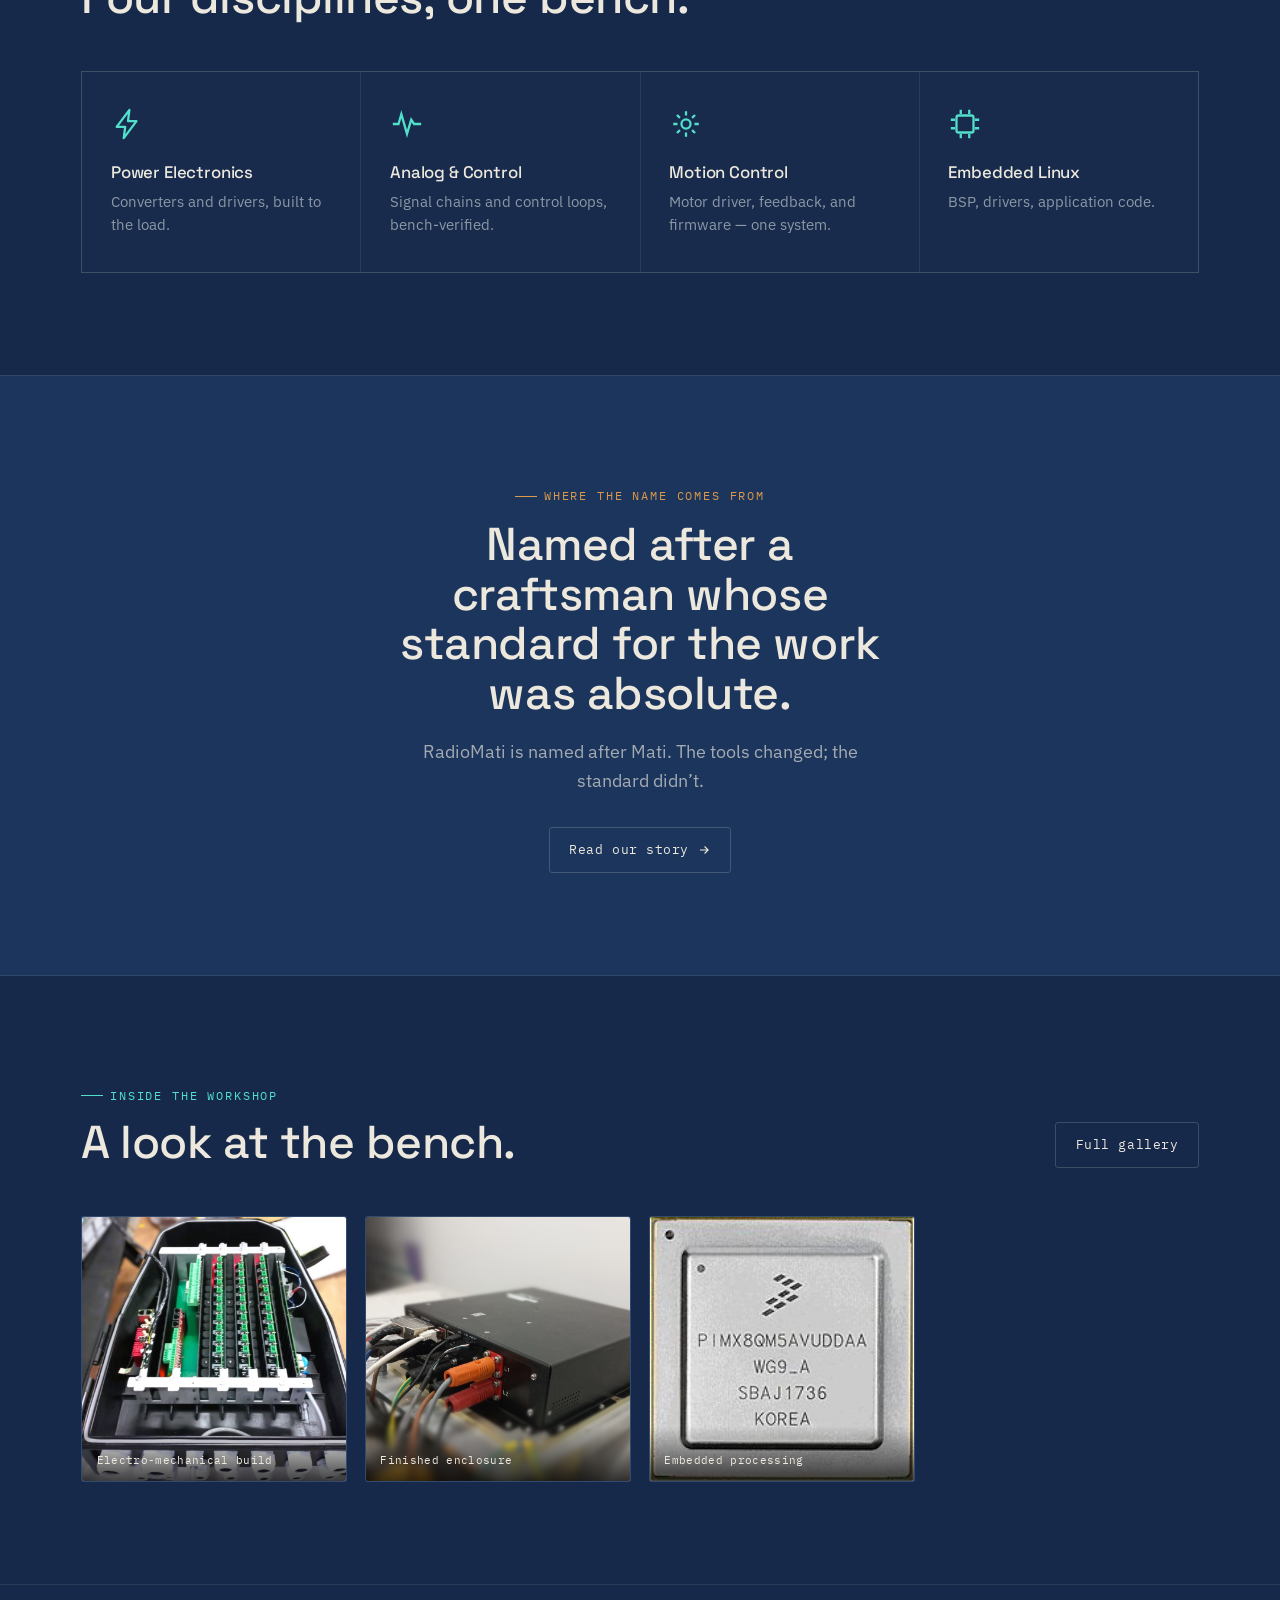
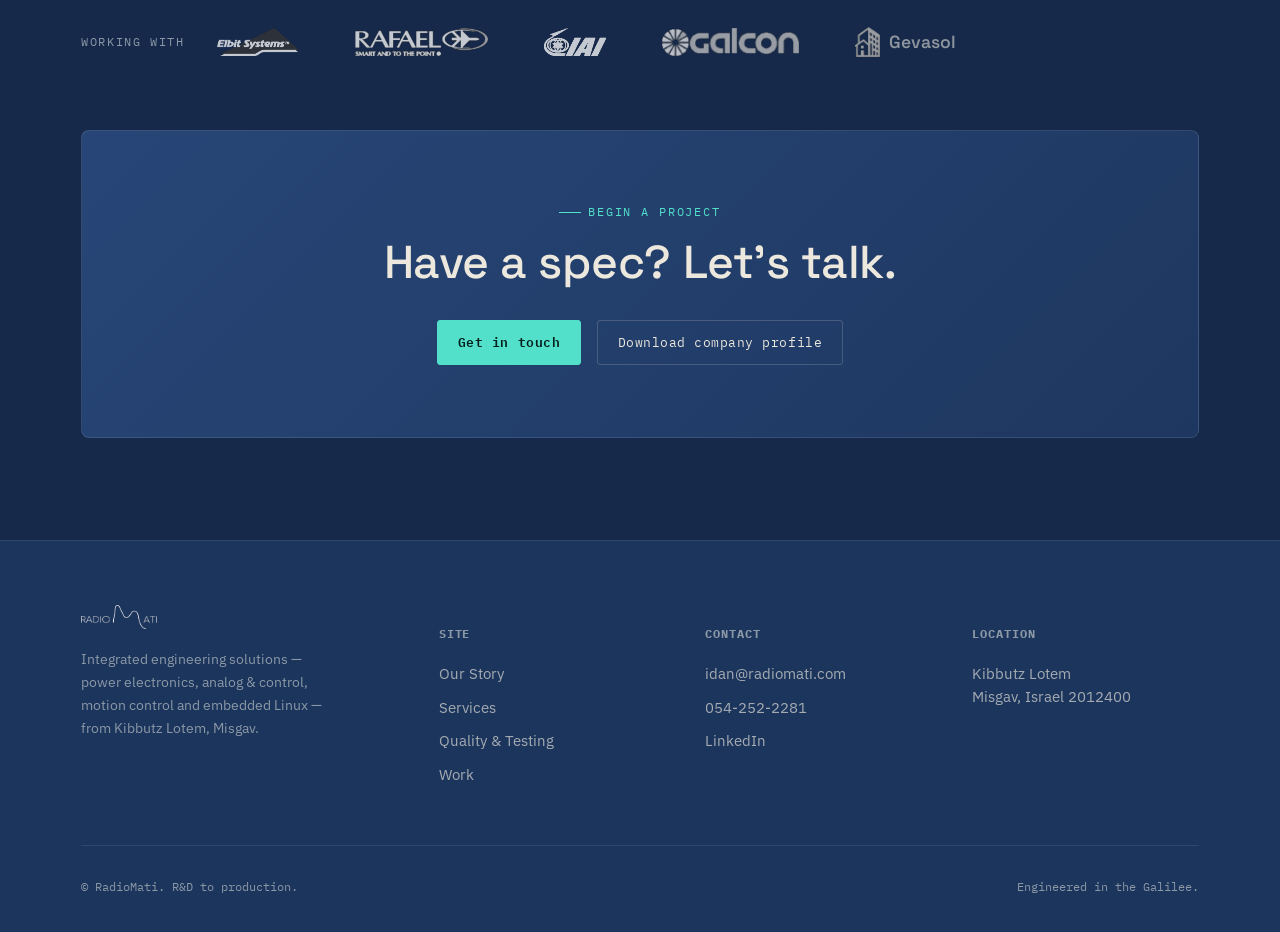
==== commit ac464e22: "Move customer logo bar to right before the Begin a project CTA; replace duplicate photo on Special E" ====
--- a/index.html
+++ b/index.html
@@ -63,7 +63,104 @@
   </div>
 </header>
 
-<section style="padding:2.6rem 0; border-bottom:1px solid var(--line);">
+<section class="section-pad grid-bg pos-f">
+  <div class="container">
+    <div class="head-row reveal">
+      <div>
+        <span class="eyebrow">How a project moves</span>
+        <h2 class="display" style="margin-top:0.8rem;">R&amp;D to production, one team throughout.</h2>
+      </div>
+      <a href="services.html" class="btn btn-ghost">See the full breakdown</a>
+    </div>
+
+    <div class="rail reveal">
+      <div class="rail__step">
+        <div class="rail__dot">01</div>
+        <h4>Spec</h4>
+        <p>Requirements become a committed design.</p>
+      </div>
+      <div class="rail__step">
+        <div class="rail__dot">02</div>
+        <h4>Prototype</h4>
+        <p>A fast build that already resembles production.</p>
+      </div>
+      <div class="rail__step">
+        <div class="rail__dot">03</div>
+        <h4>Production</h4>
+        <p>SMT, through-hole, wiring — in-house.</p>
+      </div>
+      <div class="rail__step">
+        <div class="rail__dot">04</div>
+        <h4>Integration</h4>
+        <p>Tested and verified before it ships.</p>
+      </div>
+    </div>
+  </div>
+</section>
+
+<section class="section-pad">
+  <div class="container">
+    <div class="head-row reveal">
+      <div>
+        <span class="eyebrow">What we&rsquo;re good at</span>
+        <h2 class="display" style="margin-top:0.8rem;">Four disciplines, one bench.</h2>
+      </div>
+    </div>
+
+    <div class="grid-4 reveal">
+      <div class="cap">
+        <div class="cap__icon"><svg viewBox="0 0 24 24" fill="none" stroke="currentColor" stroke-width="1.6"><path d="M13 2 4 14h6l-1 8 9-12h-6l1-8Z" stroke-linejoin="round"/></svg></div>
+        <h3>Power Electronics</h3>
+        <p>Converters and drivers, built to the load.</p>
+      </div>
+      <div class="cap">
+        <div class="cap__icon"><svg viewBox="0 0 24 24" fill="none" stroke="currentColor" stroke-width="1.6"><path d="M2 12h4l2-7 4 14 3-10 2 3h5"/></svg></div>
+        <h3>Analog &amp; Control</h3>
+        <p>Signal chains and control loops, bench-verified.</p>
+      </div>
+      <div class="cap">
+        <div class="cap__icon"><svg viewBox="0 0 24 24" fill="none" stroke="currentColor" stroke-width="1.6"><circle cx="12" cy="12" r="3.2"/><path d="M12 3v3M12 18v3M3 12h3M18 12h3M5.6 5.6l2.1 2.1M16.3 16.3l2.1 2.1M5.6 18.4l2.1-2.1M16.3 7.7l2.1-2.1"/></svg></div>
+        <h3>Motion Control</h3>
+        <p>Motor driver, feedback, and firmware — one system.</p>
+      </div>
+      <div class="cap">
+        <div class="cap__icon"><svg viewBox="0 0 24 24" fill="none" stroke="currentColor" stroke-width="1.6"><rect x="6" y="6" width="12" height="12" rx="1.5"/><path d="M9 2v3M15 2v3M9 19v3M15 19v3M2 9h3M2 15h3M19 9h3M19 15h3"/></svg></div>
+        <h3>Embedded Linux</h3>
+        <p>BSP, drivers, application code.</p>
+      </div>
+    </div>
+  </div>
+</section>
+
+<section class="section-pad" style="background:var(--ink-2-t); border-top:1px solid var(--line); border-bottom:1px solid var(--line);">
+  <div class="container reveal" style="max-width:620px; text-align:center; margin-left:auto; margin-right:auto;">
+    <span class="eyebrow amber" style="justify-content:center;">Where the name comes from</span>
+    <h2 class="display" style="margin-top:0.9rem;">Named after a craftsman whose standard for the work was absolute.</h2>
+    <p class="lede" style="margin:1.2rem auto 0;">RadioMati is named after Mati. The tools changed; the standard didn&rsquo;t.</p>
+    <a href="about.html" class="btn btn-ghost mt-2">Read our story
+      <svg viewBox="0 0 24 24" stroke="currentColor" stroke-width="2" fill="none"><path d="M5 12h14M13 6l6 6-6 6"/></svg>
+    </a>
+  </div>
+</section>
+
+<section class="section-pad">
+  <div class="container">
+    <div class="head-row reveal">
+      <div>
+        <span class="eyebrow">Inside the workshop</span>
+        <h2 class="display" style="margin-top:0.8rem;">A look at the bench.</h2>
+      </div>
+      <a href="work.html" class="btn btn-ghost">Full gallery</a>
+    </div>
+    <div class="gallery reveal">
+      <a href="work.html" class="gallery__item"><img src="assets/img/assembly-electromechanical.jpg" alt="Electro-mechanical assembly inside a sealed connector box" loading="lazy"><span class="cap-label">Electro-mechanical build</span></a>
+      <a href="work.html" class="gallery__item"><img src="assets/img/product-enclosure-1.jpg" alt="Finished sealed electronics enclosure with connectors" loading="lazy"><span class="cap-label">Finished enclosure</span></a>
+      <a href="work.html" class="gallery__item"><img src="assets/img/chip-nxp-imx8qm.jpg" alt="NXP i.MX 8QM embedded processor package" loading="lazy"><span class="cap-label">Embedded processing</span></a>
+    </div>
+  </div>
+</section>
+
+<section style="padding:2.6rem 0; border-top:1px solid var(--line);">
   <div class="container partners reveal">
     <span class="partners__label">Working with</span>
     <div class="partners__row">
@@ -76,104 +173,7 @@
   </div>
 </section>
 
-<section class="section-pad grid-bg pos-f">
-  <div class="container">
-    <div class="head-row reveal">
-      <div>
-        <span class="eyebrow">How a project moves</span>
-        <h2 class="display" style="margin-top:0.8rem;">R&amp;D to production, one team throughout.</h2>
-      </div>
-      <a href="services.html" class="btn btn-ghost">See the full breakdown</a>
-    </div>
-
-    <div class="rail reveal">
-      <div class="rail__step">
-        <div class="rail__dot">01</div>
-        <h4>Spec</h4>
-        <p>Requirements become a committed design.</p>
-      </div>
-      <div class="rail__step">
-        <div class="rail__dot">02</div>
-        <h4>Prototype</h4>
-        <p>A fast build that already resembles production.</p>
-      </div>
-      <div class="rail__step">
-        <div class="rail__dot">03</div>
-        <h4>Production</h4>
-        <p>SMT, through-hole, wiring — in-house.</p>
-      </div>
-      <div class="rail__step">
-        <div class="rail__dot">04</div>
-        <h4>Integration</h4>
-        <p>Tested and verified before it ships.</p>
-      </div>
-    </div>
-  </div>
-</section>
-
-<section class="section-pad">
-  <div class="container">
-    <div class="head-row reveal">
-      <div>
-        <span class="eyebrow">What we&rsquo;re good at</span>
-        <h2 class="display" style="margin-top:0.8rem;">Four disciplines, one bench.</h2>
-      </div>
-    </div>
-
-    <div class="grid-4 reveal">
-      <div class="cap">
-        <div class="cap__icon"><svg viewBox="0 0 24 24" fill="none" stroke="currentColor" stroke-width="1.6"><path d="M13 2 4 14h6l-1 8 9-12h-6l1-8Z" stroke-linejoin="round"/></svg></div>
-        <h3>Power Electronics</h3>
-        <p>Converters and drivers, built to the load.</p>
-      </div>
-      <div class="cap">
-        <div class="cap__icon"><svg viewBox="0 0 24 24" fill="none" stroke="currentColor" stroke-width="1.6"><path d="M2 12h4l2-7 4 14 3-10 2 3h5"/></svg></div>
-        <h3>Analog &amp; Control</h3>
-        <p>Signal chains and control loops, bench-verified.</p>
-      </div>
-      <div class="cap">
-        <div class="cap__icon"><svg viewBox="0 0 24 24" fill="none" stroke="currentColor" stroke-width="1.6"><circle cx="12" cy="12" r="3.2"/><path d="M12 3v3M12 18v3M3 12h3M18 12h3M5.6 5.6l2.1 2.1M16.3 16.3l2.1 2.1M5.6 18.4l2.1-2.1M16.3 7.7l2.1-2.1"/></svg></div>
-        <h3>Motion Control</h3>
-        <p>Motor driver, feedback, and firmware — one system.</p>
-      </div>
-      <div class="cap">
-        <div class="cap__icon"><svg viewBox="0 0 24 24" fill="none" stroke="currentColor" stroke-width="1.6"><rect x="6" y="6" width="12" height="12" rx="1.5"/><path d="M9 2v3M15 2v3M9 19v3M15 19v3M2 9h3M2 15h3M19 9h3M19 15h3"/></svg></div>
-        <h3>Embedded Linux</h3>
-        <p>BSP, drivers, application code.</p>
-      </div>
-    </div>
-  </div>
-</section>
-
-<section class="section-pad" style="background:var(--ink-2-t); border-top:1px solid var(--line); border-bottom:1px solid var(--line);">
-  <div class="container reveal" style="max-width:620px; text-align:center; margin-left:auto; margin-right:auto;">
-    <span class="eyebrow amber" style="justify-content:center;">Where the name comes from</span>
-    <h2 class="display" style="margin-top:0.9rem;">Named after a craftsman whose standard for the work was absolute.</h2>
-    <p class="lede" style="margin:1.2rem auto 0;">RadioMati is named after Mati. The tools changed; the standard didn&rsquo;t.</p>
-    <a href="about.html" class="btn btn-ghost mt-2">Read our story
-      <svg viewBox="0 0 24 24" stroke="currentColor" stroke-width="2" fill="none"><path d="M5 12h14M13 6l6 6-6 6"/></svg>
-    </a>
-  </div>
-</section>
-
-<section class="section-pad">
-  <div class="container">
-    <div class="head-row reveal">
-      <div>
-        <span class="eyebrow">Inside the workshop</span>
-        <h2 class="display" style="margin-top:0.8rem;">A look at the bench.</h2>
-      </div>
-      <a href="work.html" class="btn btn-ghost">Full gallery</a>
-    </div>
-    <div class="gallery reveal">
-      <a href="work.html" class="gallery__item"><img src="assets/img/assembly-electromechanical.jpg" alt="Electro-mechanical assembly inside a sealed connector box" loading="lazy"><span class="cap-label">Electro-mechanical build</span></a>
-      <a href="work.html" class="gallery__item"><img src="assets/img/product-enclosure-1.jpg" alt="Finished sealed electronics enclosure with connectors" loading="lazy"><span class="cap-label">Finished enclosure</span></a>
-      <a href="work.html" class="gallery__item"><img src="assets/img/chip-nxp-imx8qm.jpg" alt="NXP i.MX 8QM embedded processor package" loading="lazy"><span class="cap-label">Embedded processing</span></a>
-    </div>
-  </div>
-</section>
-
-<section class="section-pad" style="padding-top:0;">
+<section class="section-pad" style="padding-top:2rem;">
   <div class="container">
     <div class="card reveal" style="display:grid; grid-template-columns:1fr; overflow:visible; background:linear-gradient(135deg, var(--ink-3), var(--ink-2)); padding:clamp(2.4rem,6vw,4.5rem); text-align:center; border-radius:8px;">
       <span class="eyebrow" style="justify-content:center;">Begin a project</span>
--- a/assets/css/styles.css
+++ b/assets/css/styles.css
@@ -375,6 +375,12 @@
 .card__media { aspect-ratio: 4/3; overflow: hidden; }
 .card__media img { width: 100%; height: 100%; object-fit: cover; transition: transform 0.5s ease; }
 .card:hover .card__media img { transform: scale(1.045); }
+.card__media.card__media--icon {
+  display: flex; align-items: center; justify-content: center;
+  background: radial-gradient(circle at 30% 30%, var(--ink-4), var(--ink-3));
+}
+.card__media--icon svg { width: 34%; height: 34%; color: var(--signal); opacity: 0.9; transition: transform 0.5s ease; }
+.card:hover .card__media--icon svg { transform: scale(1.08); }
 .card__body { padding: 1.6rem 1.7rem 1.9rem; }
 .card__body h3 { font-size: 1.08rem; margin-bottom: 0.55rem; }
 .card__body p { color: var(--fog); font-size: 0.92rem; }
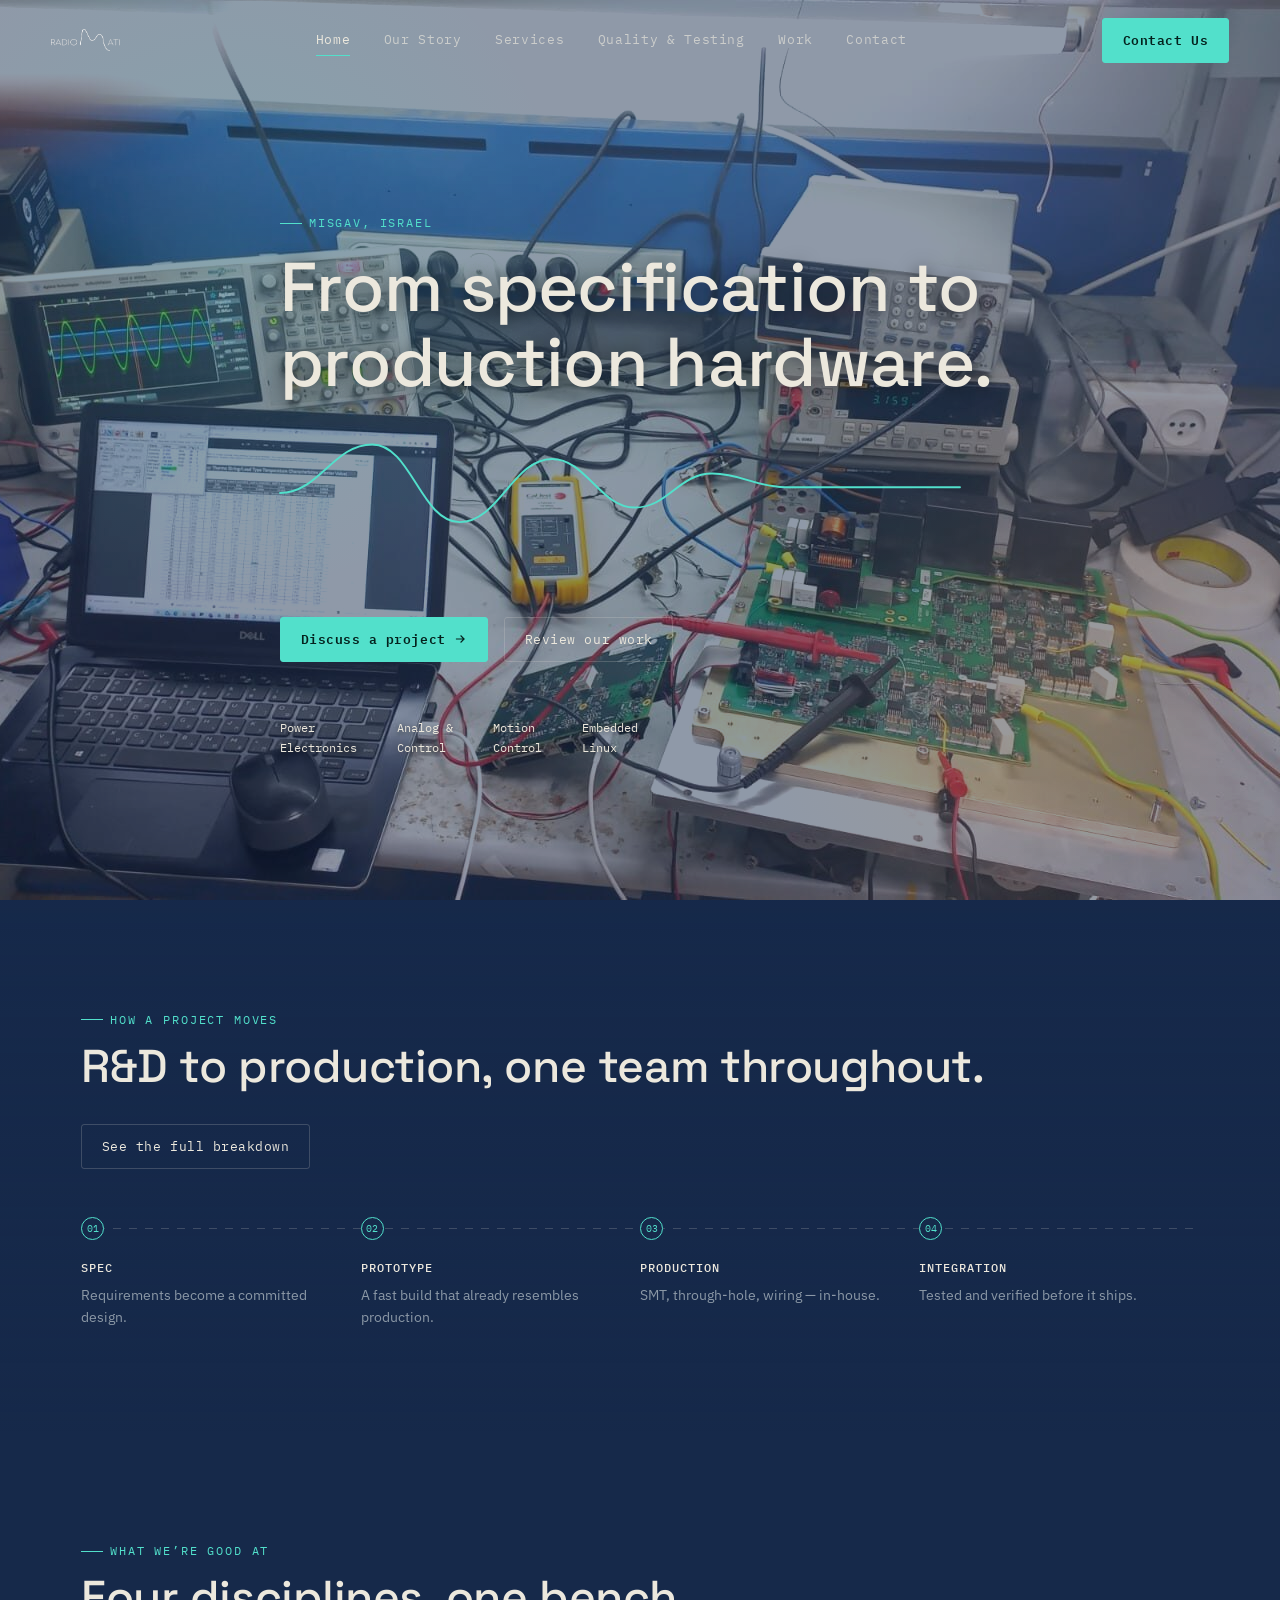
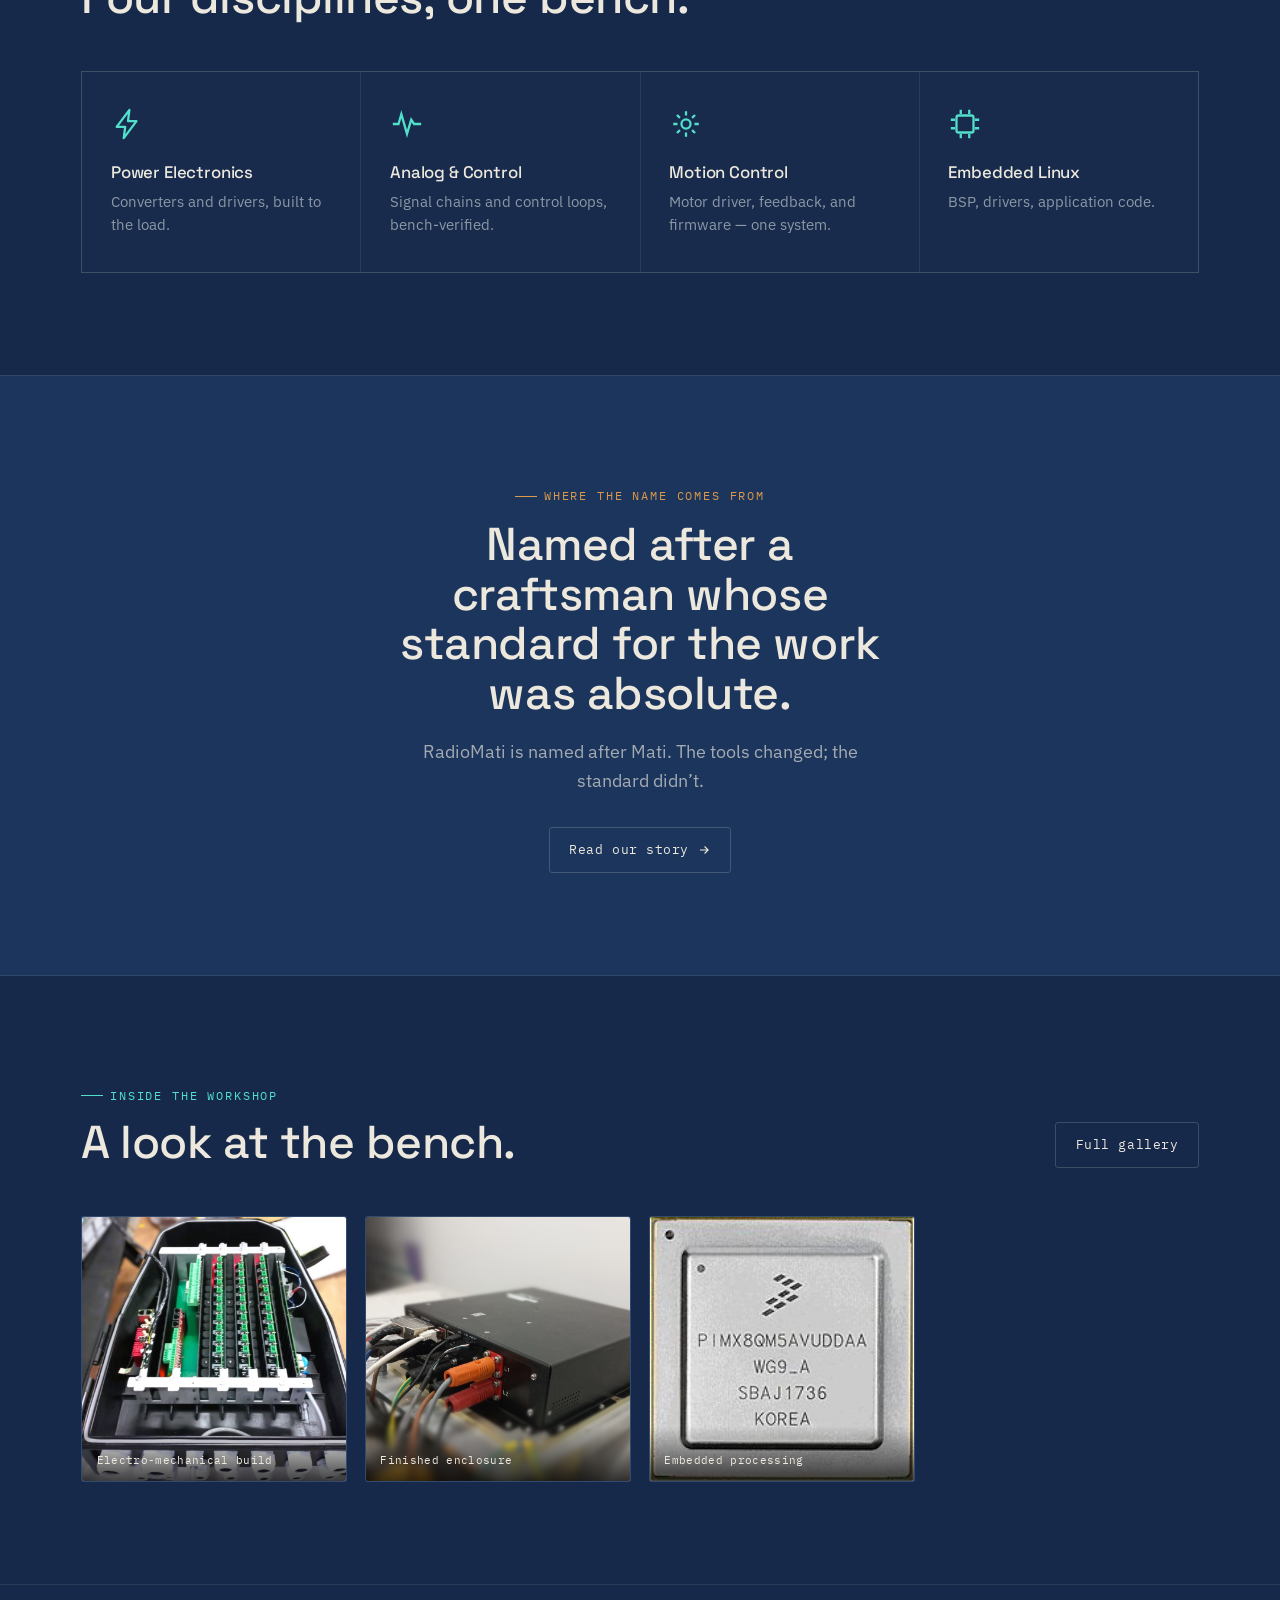
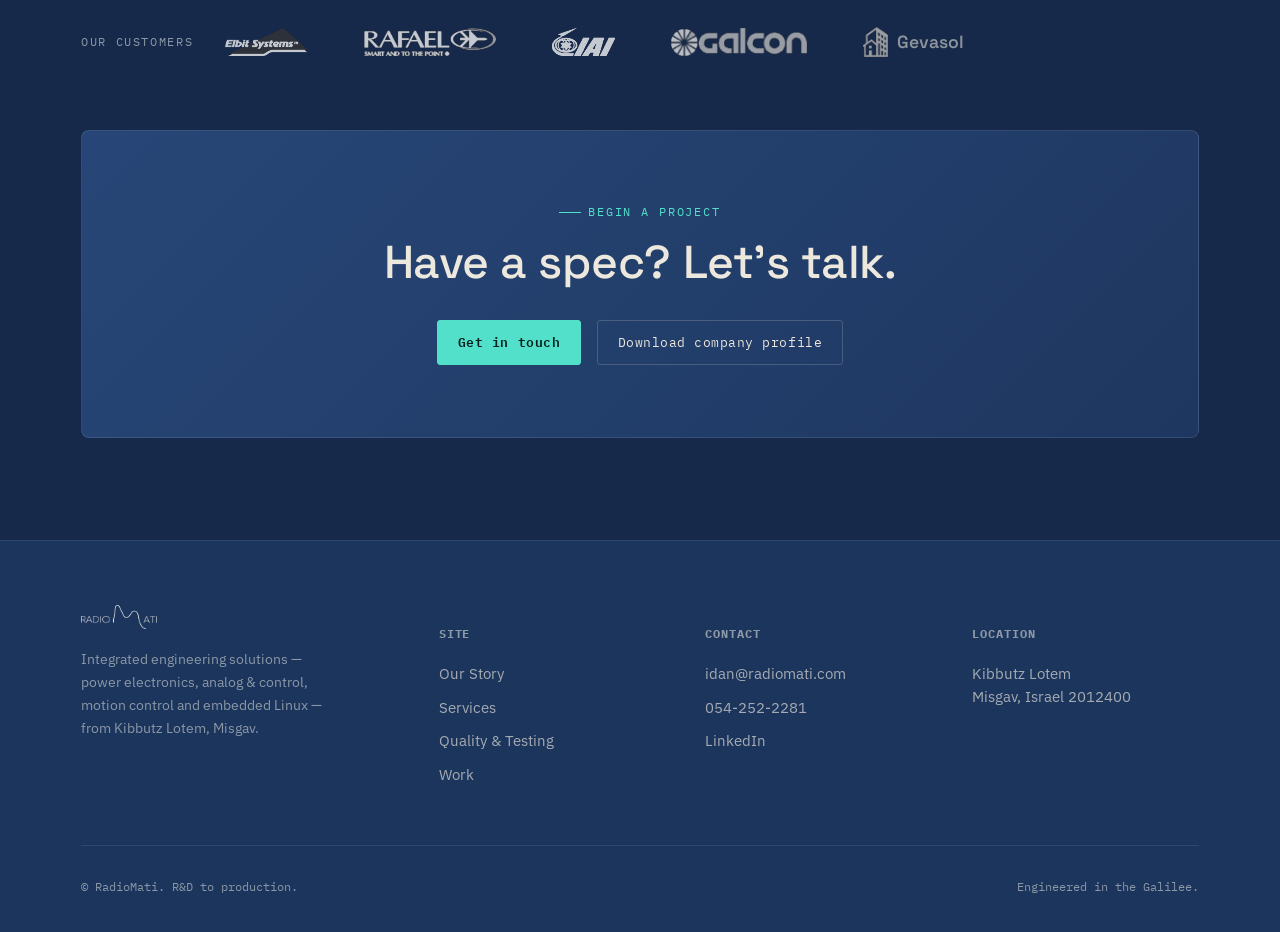
==== commit d669fa0d: "Relabel logo bar from 'Working with' to 'Our customers' — accurate, standard convention for a genuin" ====
--- a/index.html
+++ b/index.html
@@ -162,7 +162,7 @@
 
 <section style="padding:2.6rem 0; border-top:1px solid var(--line);">
   <div class="container partners reveal">
-    <span class="partners__label">Working with</span>
+    <span class="partners__label">Our customers</span>
     <div class="partners__row">
       <img src="assets/img/logos/elbit.png" alt="Elbit Systems" loading="lazy">
       <img src="assets/img/logos/rafael.png" alt="Rafael" loading="lazy">
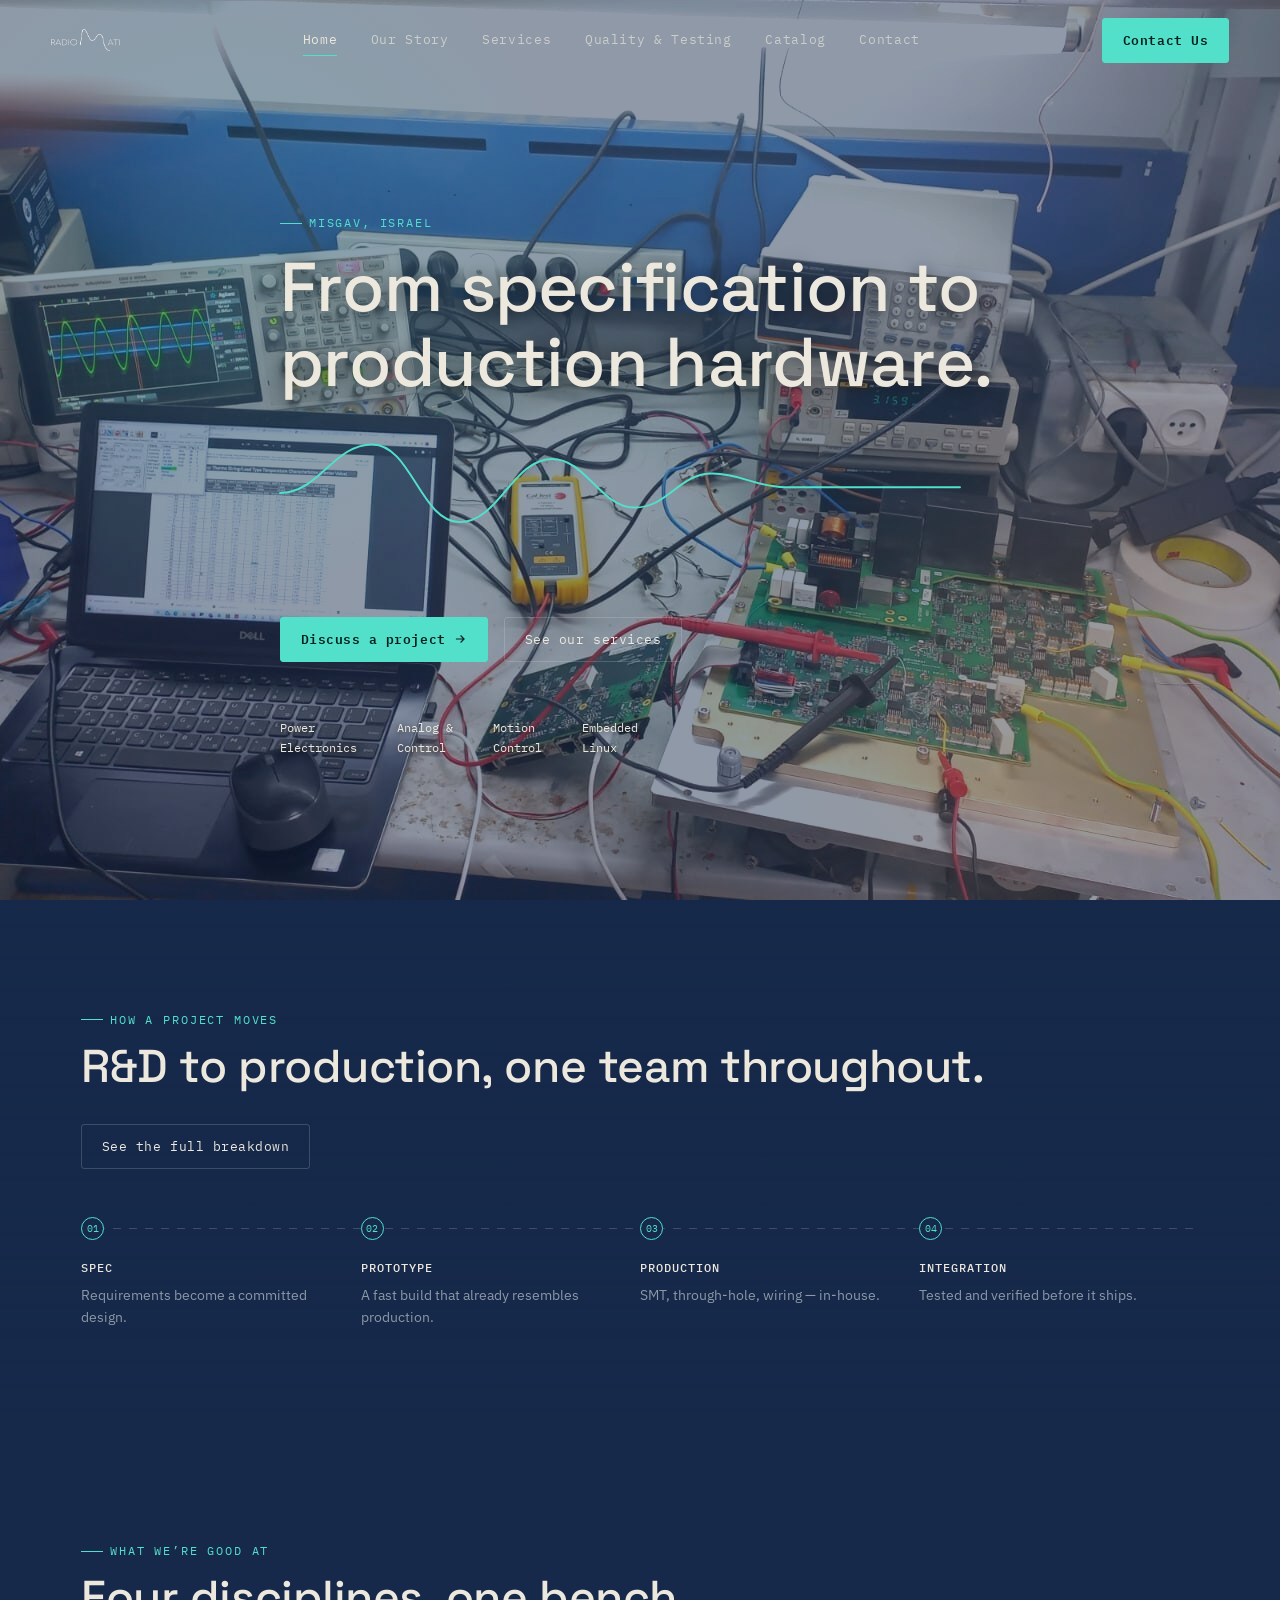
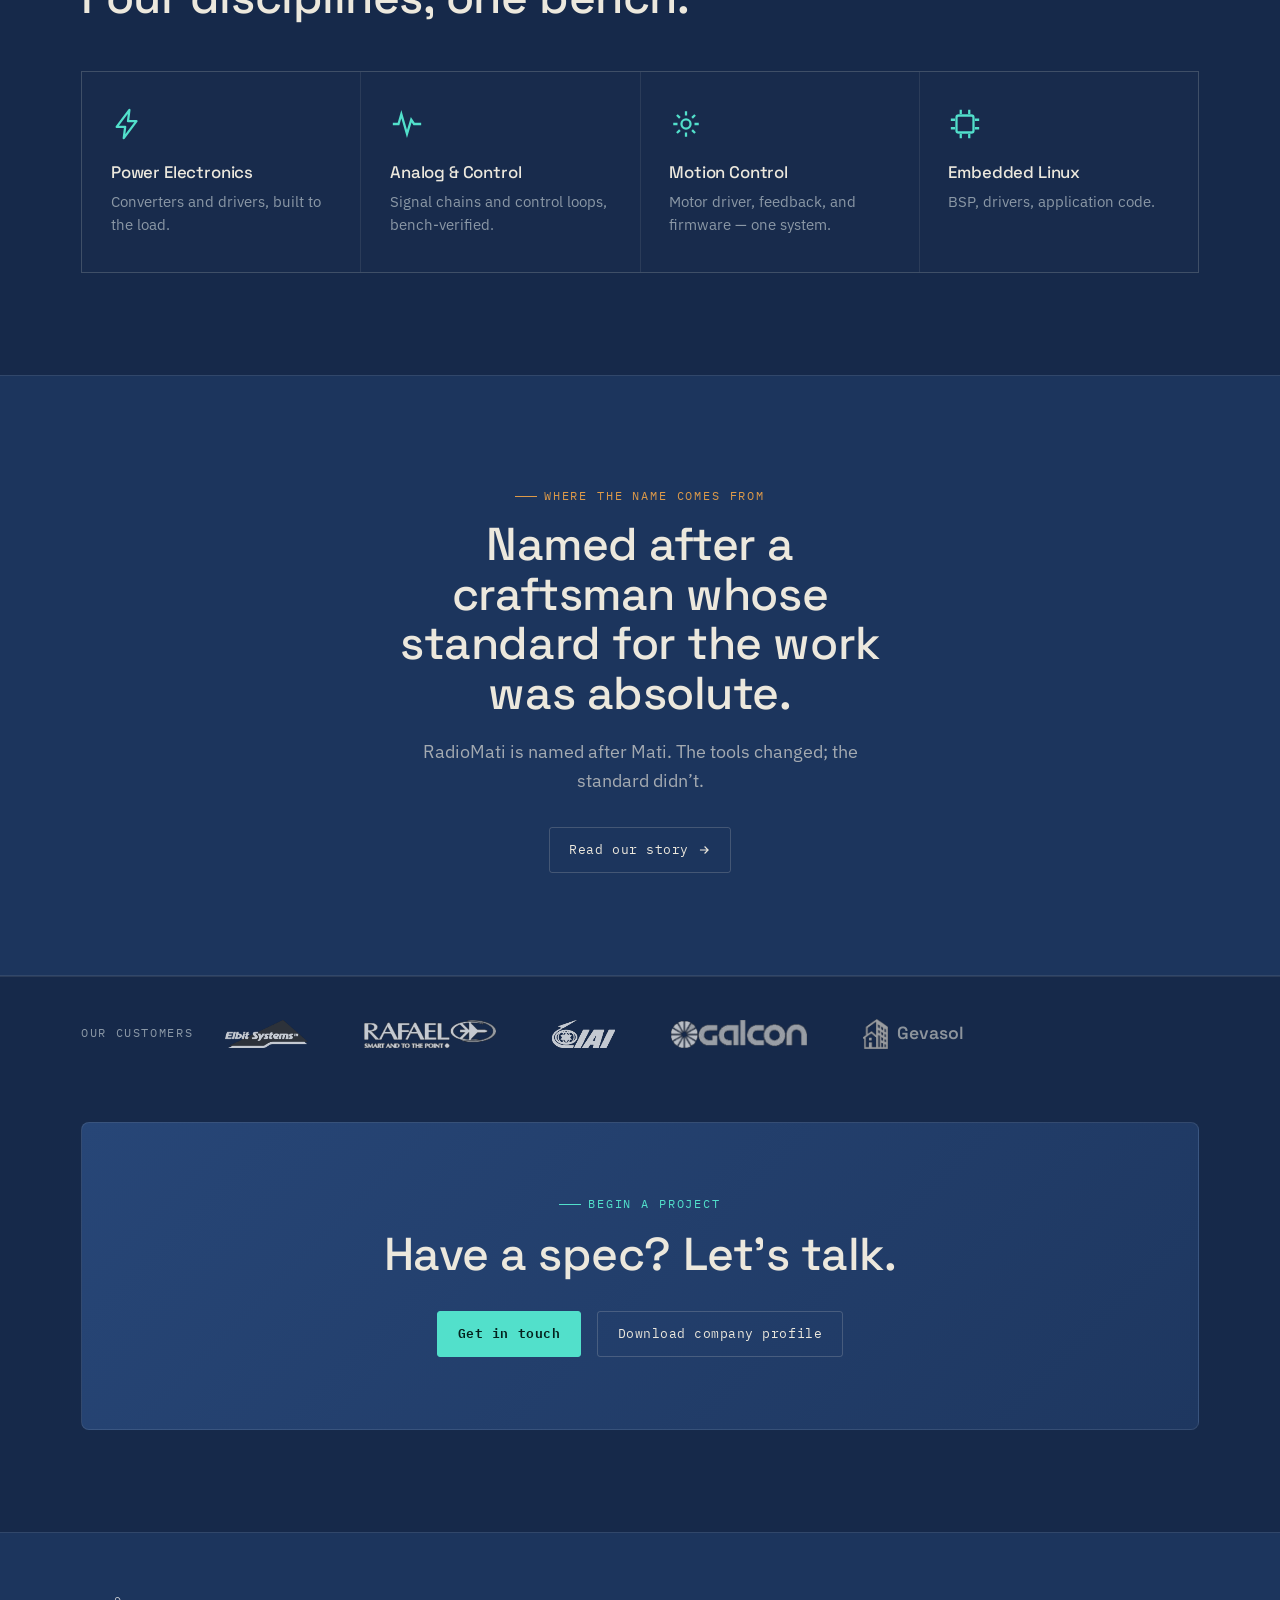
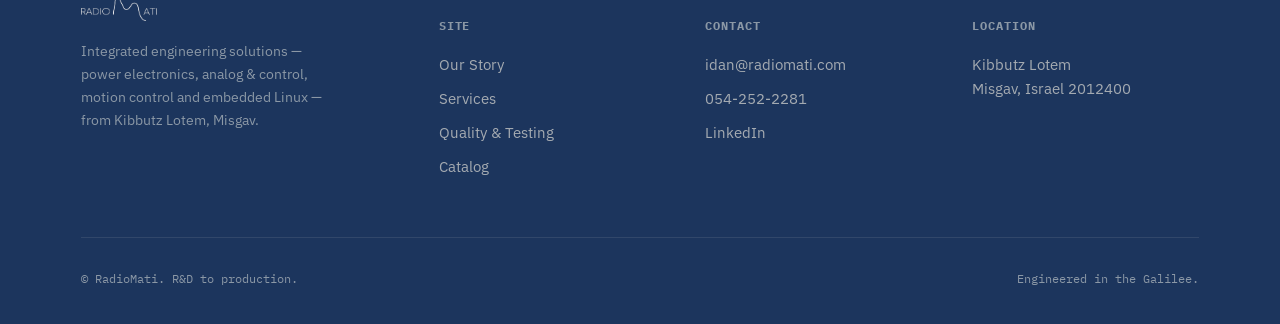
==== commit 0623a83b: "Replace Work with Catalog (coming soon); soften Quality page copy on turnaround time and failure-res" ====
--- a/index.html
+++ b/index.html
@@ -21,7 +21,7 @@
     <a href="about.html">Our Story</a>
     <a href="services.html">Services</a>
     <a href="quality.html">Quality &amp; Testing</a>
-    <a href="work.html">Work</a>
+    <a href="catalog.html">Catalog</a>
     <a href="contact.html">Contact</a>
   </div>
   <a href="contact.html" class="btn btn-primary nav__cta">Contact Us</a>
@@ -33,7 +33,7 @@
   <a href="about.html">Our Story</a>
   <a href="services.html">Services</a>
   <a href="quality.html">Quality &amp; Testing</a>
-  <a href="work.html">Work</a>
+  <a href="catalog.html">Catalog</a>
   <a href="contact.html">Contact</a>
 </div>
 
@@ -51,7 +51,7 @@
 
     <div class="hero__actions">
       <a href="contact.html" class="btn btn-primary">Discuss a project<svg viewBox="0 0 24 24" stroke="currentColor" stroke-width="2" fill="none"><path d="M5 12h14M13 6l6 6-6 6"/></svg></a>
-      <a href="work.html" class="btn btn-ghost">Review our work</a>
+      <a href="services.html" class="btn btn-ghost">See our services</a>
     </div>
 
     <div class="hero__meta">
@@ -140,23 +140,6 @@
     <a href="about.html" class="btn btn-ghost mt-2">Read our story
       <svg viewBox="0 0 24 24" stroke="currentColor" stroke-width="2" fill="none"><path d="M5 12h14M13 6l6 6-6 6"/></svg>
     </a>
-  </div>
-</section>
-
-<section class="section-pad">
-  <div class="container">
-    <div class="head-row reveal">
-      <div>
-        <span class="eyebrow">Inside the workshop</span>
-        <h2 class="display" style="margin-top:0.8rem;">A look at the bench.</h2>
-      </div>
-      <a href="work.html" class="btn btn-ghost">Full gallery</a>
-    </div>
-    <div class="gallery reveal">
-      <a href="work.html" class="gallery__item"><img src="assets/img/assembly-electromechanical.jpg" alt="Electro-mechanical assembly inside a sealed connector box" loading="lazy"><span class="cap-label">Electro-mechanical build</span></a>
-      <a href="work.html" class="gallery__item"><img src="assets/img/product-enclosure-1.jpg" alt="Finished sealed electronics enclosure with connectors" loading="lazy"><span class="cap-label">Finished enclosure</span></a>
-      <a href="work.html" class="gallery__item"><img src="assets/img/chip-nxp-imx8qm.jpg" alt="NXP i.MX 8QM embedded processor package" loading="lazy"><span class="cap-label">Embedded processing</span></a>
-    </div>
   </div>
 </section>
 
@@ -198,7 +181,7 @@
         <a href="about.html">Our Story</a>
         <a href="services.html">Services</a>
         <a href="quality.html">Quality &amp; Testing</a>
-        <a href="work.html">Work</a>
+        <a href="catalog.html">Catalog</a>
       </div>
       <div>
         <h5>Contact</h5>
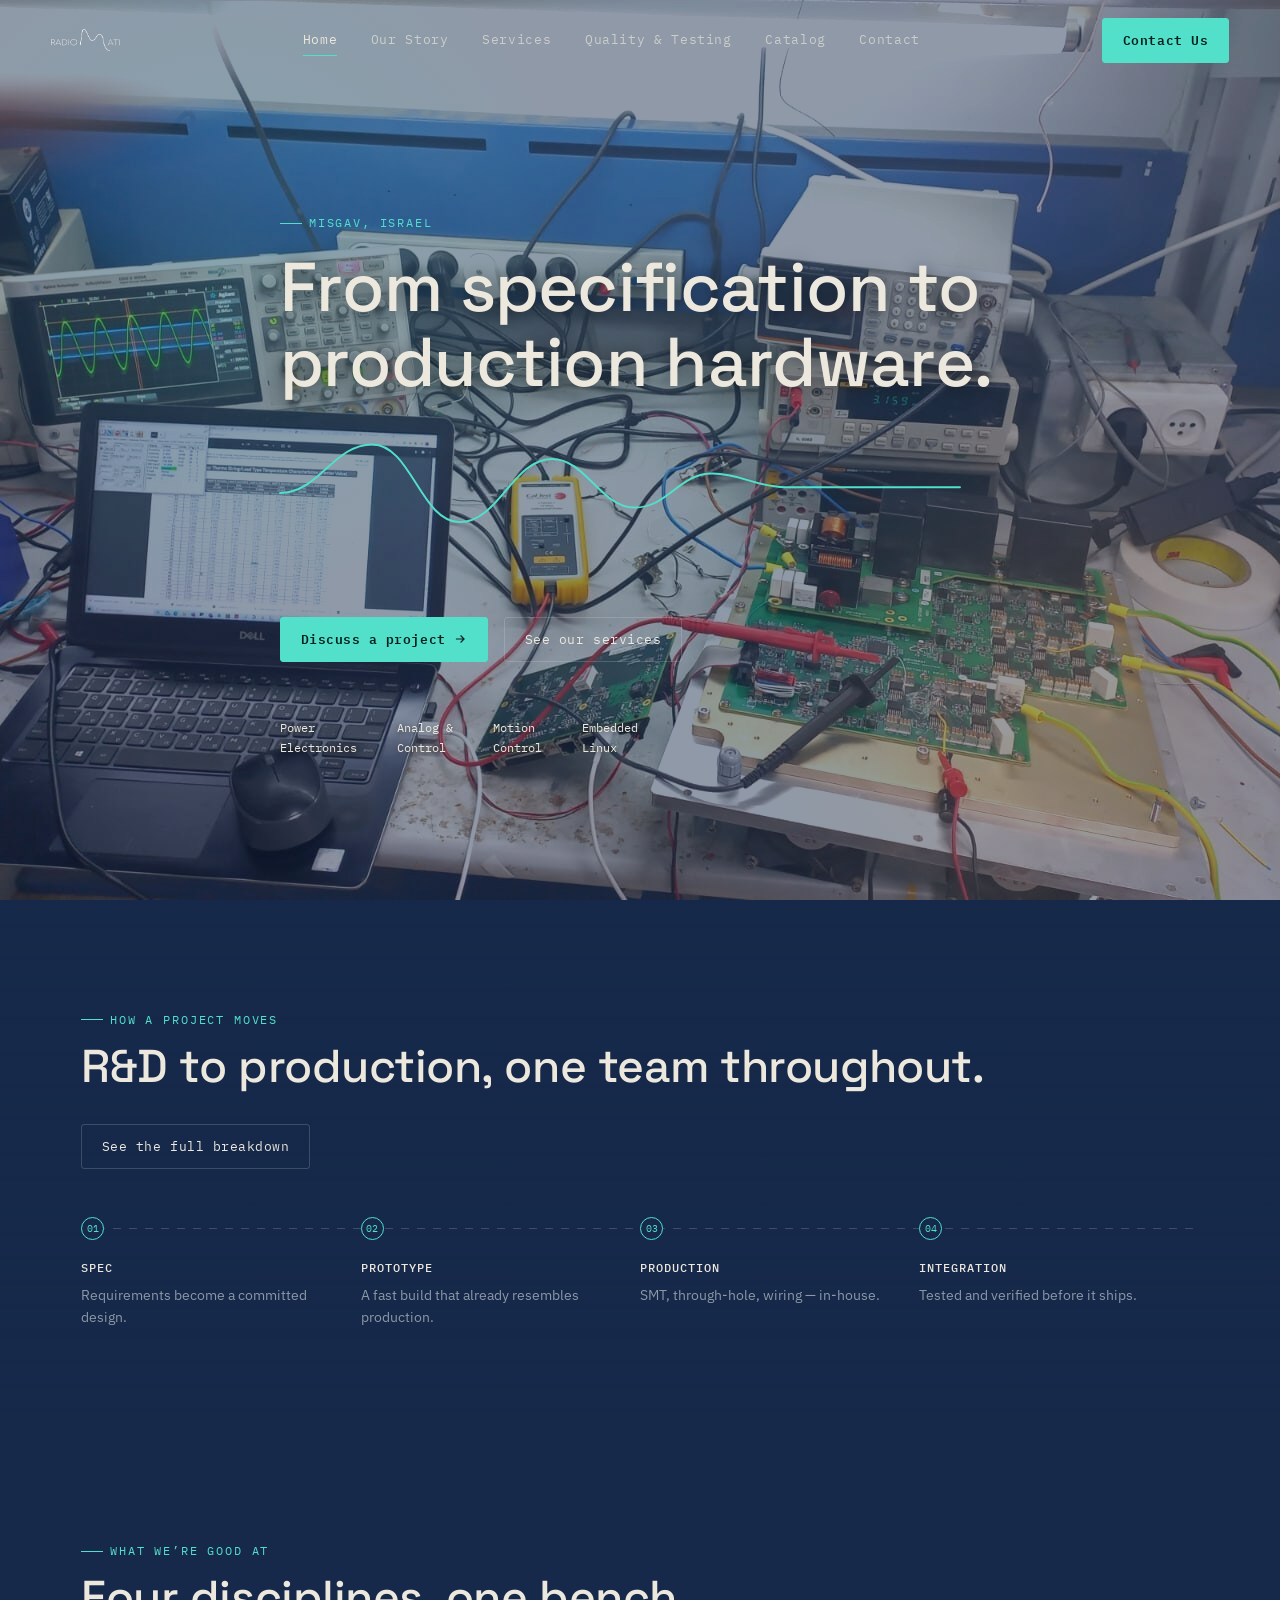
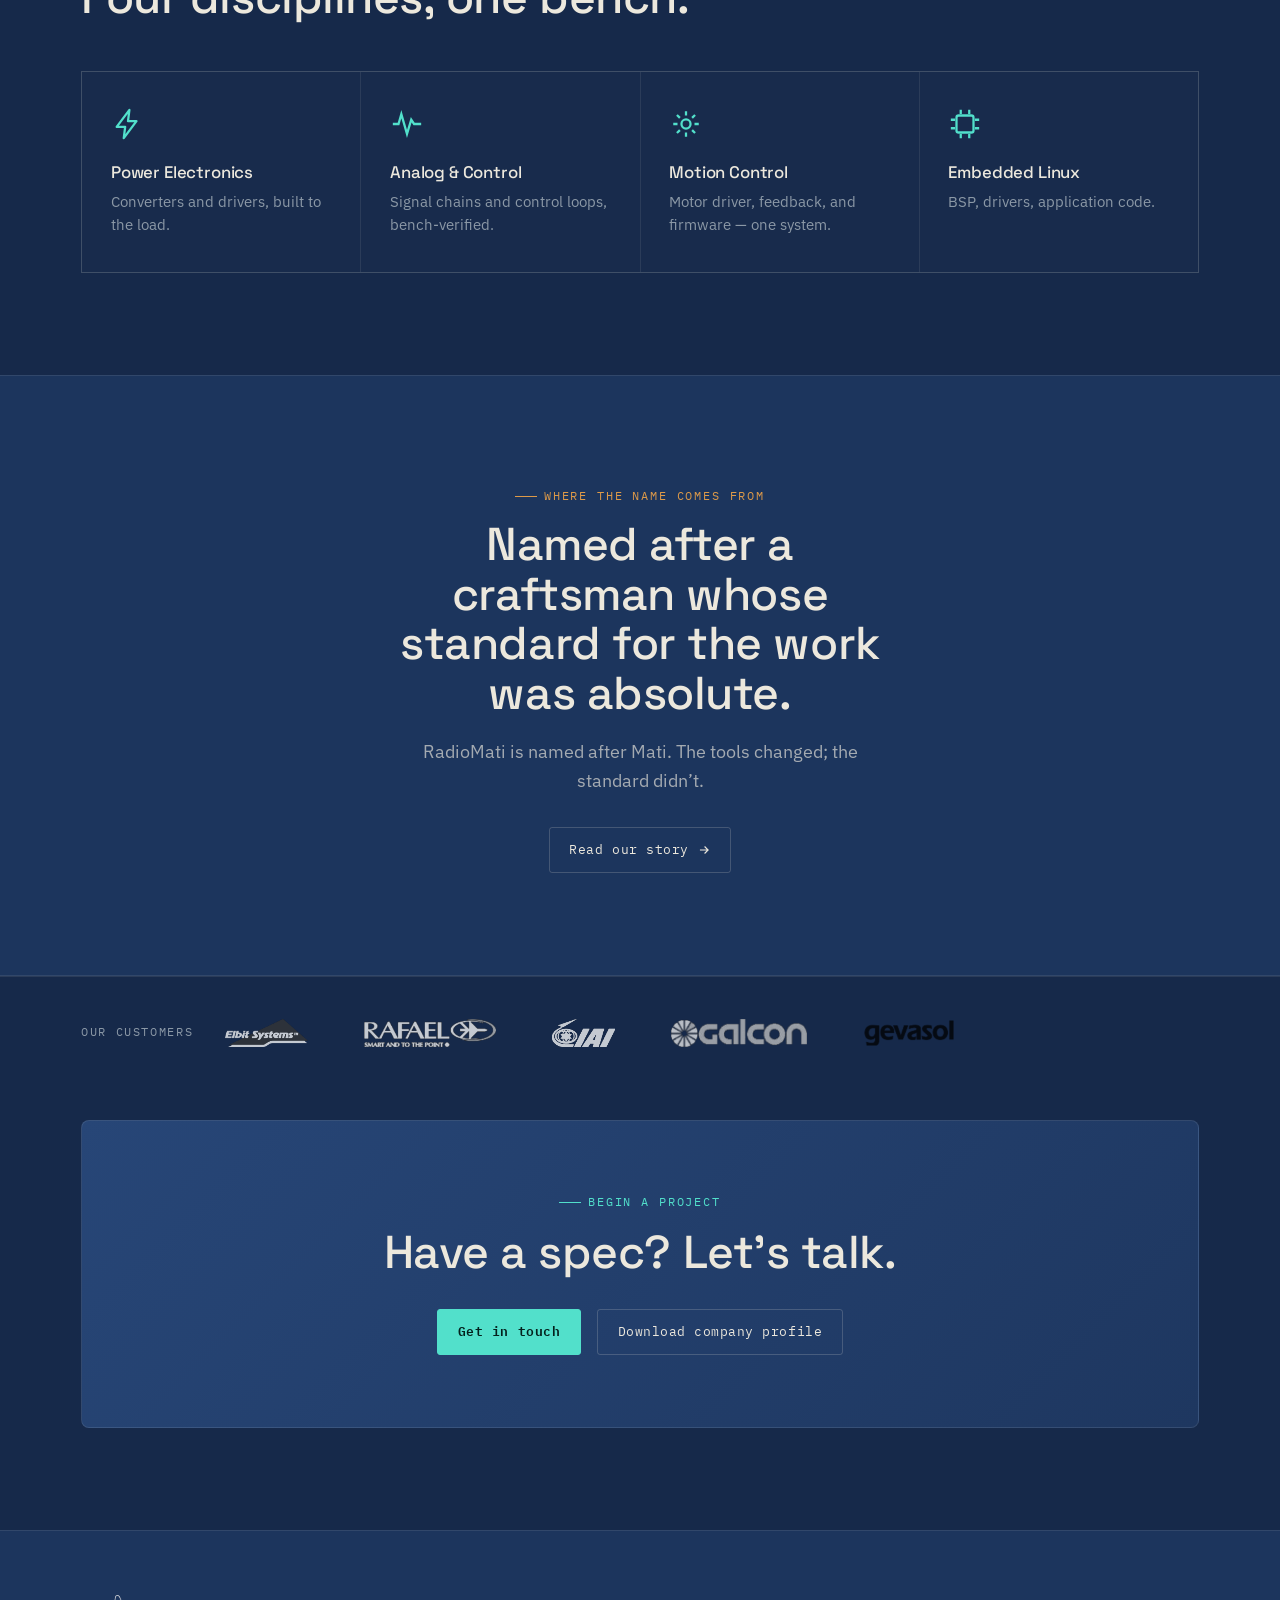
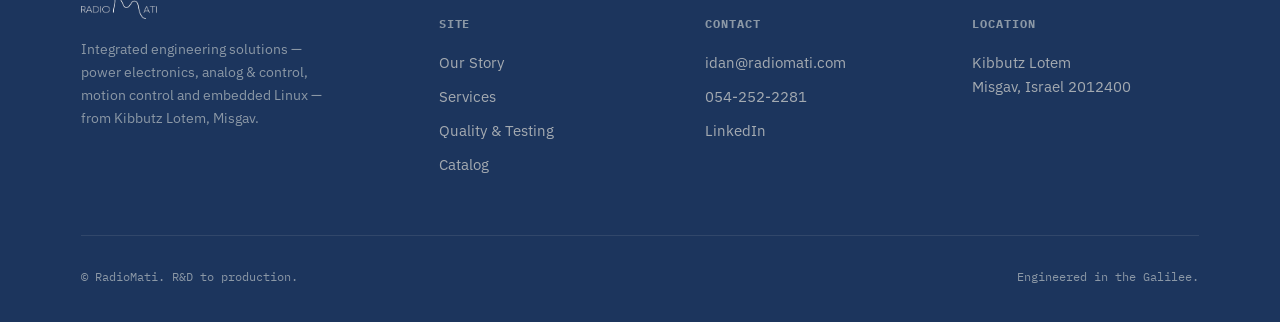
==== commit f4e2ff43: "Use real Gevasol wordmark logo; trim CEO photo and soften background clutter" ====
--- a/index.html
+++ b/index.html
@@ -151,7 +151,7 @@
       <img src="assets/img/logos/rafael.png" alt="Rafael" loading="lazy">
       <img src="assets/img/logos/elta-iai.png" alt="ELTA Systems (IAI)" loading="lazy">
       <img src="assets/img/logos/galcon.png" alt="Galcon" loading="lazy">
-      <span class="partners__mark"><img src="assets/img/logos/gevasol.png" alt="Gevasol" loading="lazy">Gevasol</span>
+      <img src="assets/img/logos/gevasol.png" alt="Gevasol" loading="lazy">
     </div>
   </div>
 </section>
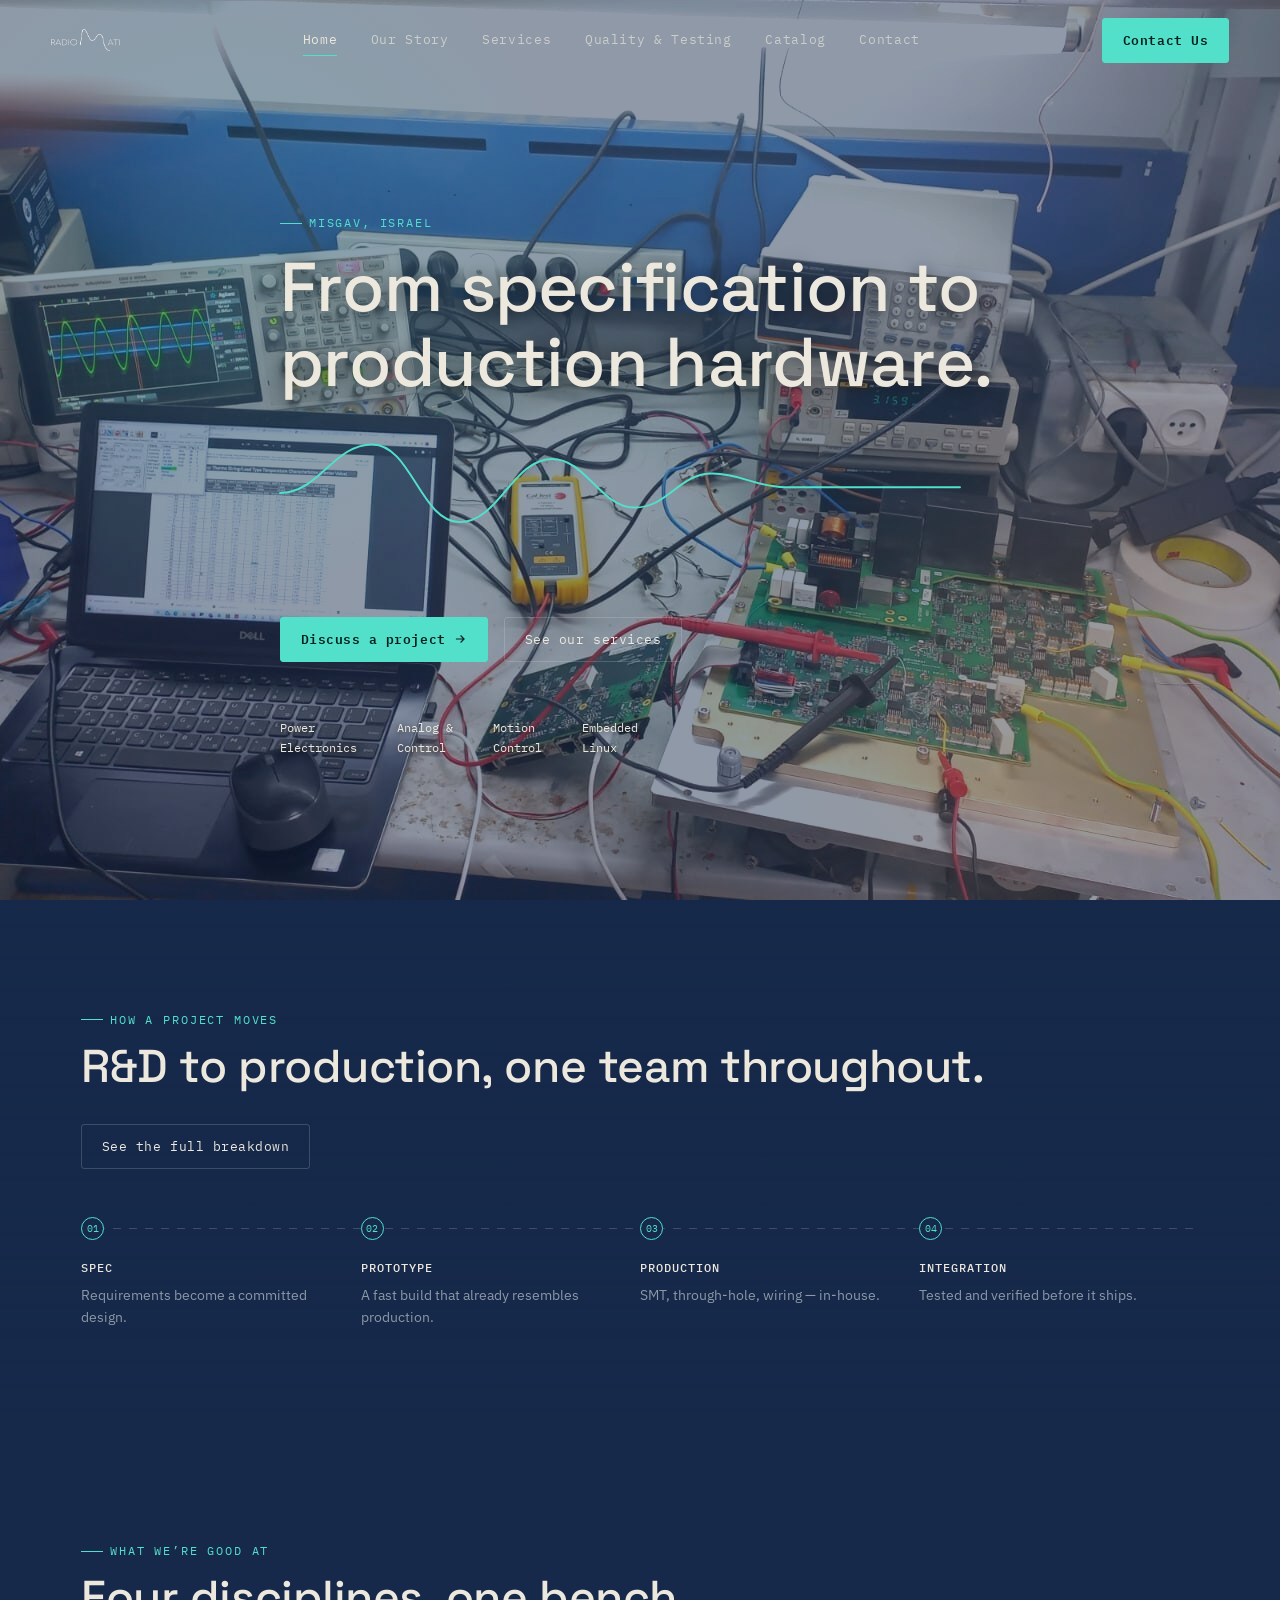
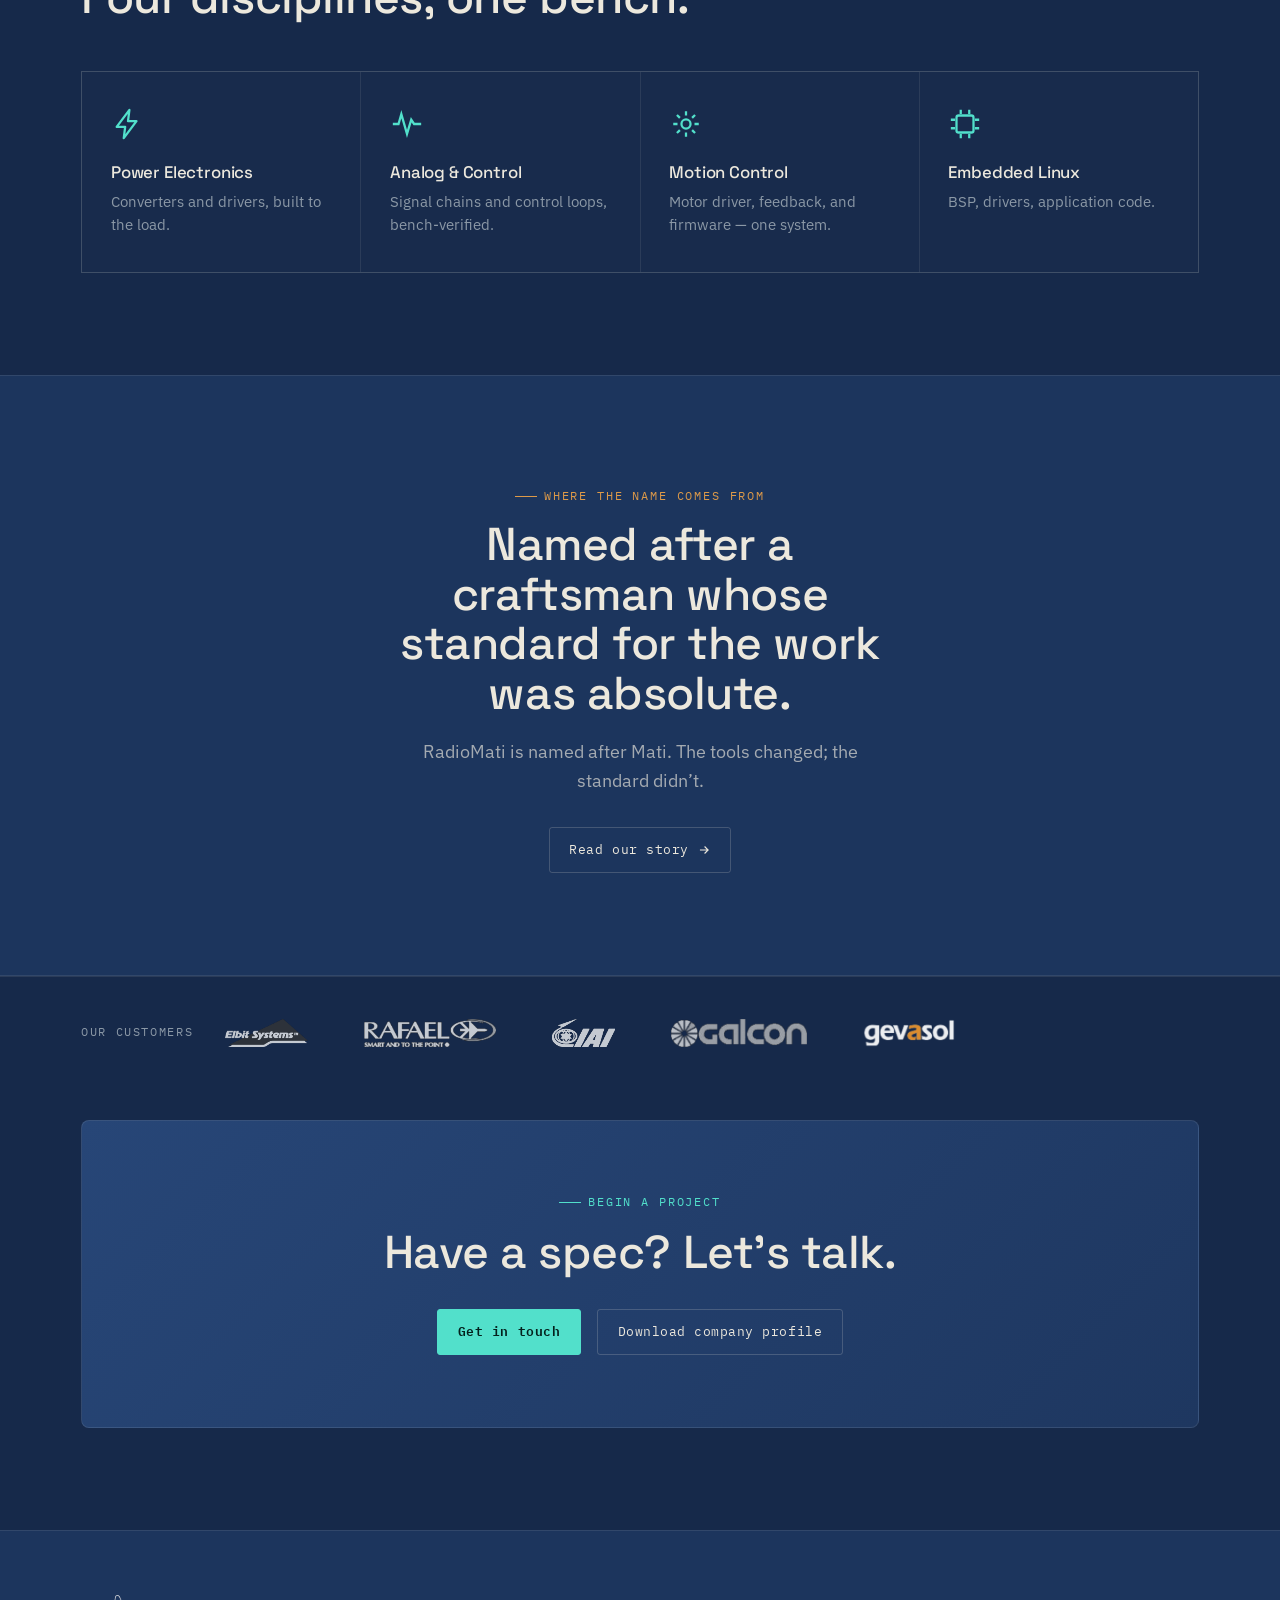
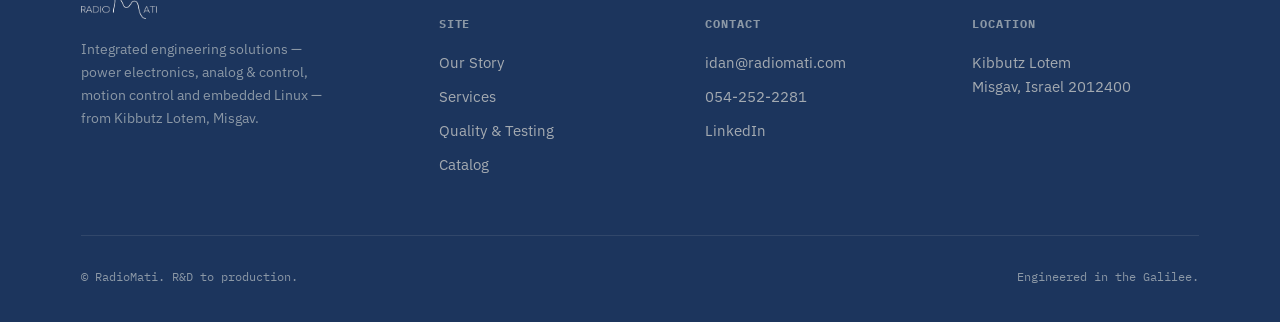
==== commit a76699aa: "Restore Gevasol brand colors (orange a) in the customer logo bar" ====
--- a/index.html
+++ b/index.html
@@ -151,7 +151,7 @@
       <img src="assets/img/logos/rafael.png" alt="Rafael" loading="lazy">
       <img src="assets/img/logos/elta-iai.png" alt="ELTA Systems (IAI)" loading="lazy">
       <img src="assets/img/logos/galcon.png" alt="Galcon" loading="lazy">
-      <img src="assets/img/logos/gevasol.png" alt="Gevasol" loading="lazy">
+      <img src="assets/img/logos/gevasol.png" alt="Gevasol" loading="lazy" class="partners__mark--color">
     </div>
   </div>
 </section>
--- a/assets/css/styles.css
+++ b/assets/css/styles.css
@@ -309,6 +309,8 @@
   transition: opacity 0.2s ease, filter 0.2s ease;
 }
 .partners__row img:hover { opacity: 1; filter: grayscale(0%) brightness(1) sepia(1) hue-rotate(130deg) saturate(3); }
+.partners__row img.partners__mark--color { opacity: 0.92; filter: none; }
+.partners__row img.partners__mark--color:hover { opacity: 1; filter: brightness(1.08); }
 .partners__mark {
   display: inline-flex;
   align-items: center;
@@ -375,6 +377,7 @@
 .card__media { aspect-ratio: 4/3; overflow: hidden; }
 .card__media img { width: 100%; height: 100%; object-fit: cover; transition: transform 0.5s ease; }
 .card:hover .card__media img { transform: scale(1.045); }
+.card__media video { width: 100%; height: 100%; object-fit: cover; display: block; }
 .card__media.card__media--icon {
   display: flex; align-items: center; justify-content: center;
   background: radial-gradient(circle at 30% 30%, var(--ink-4), var(--ink-3));
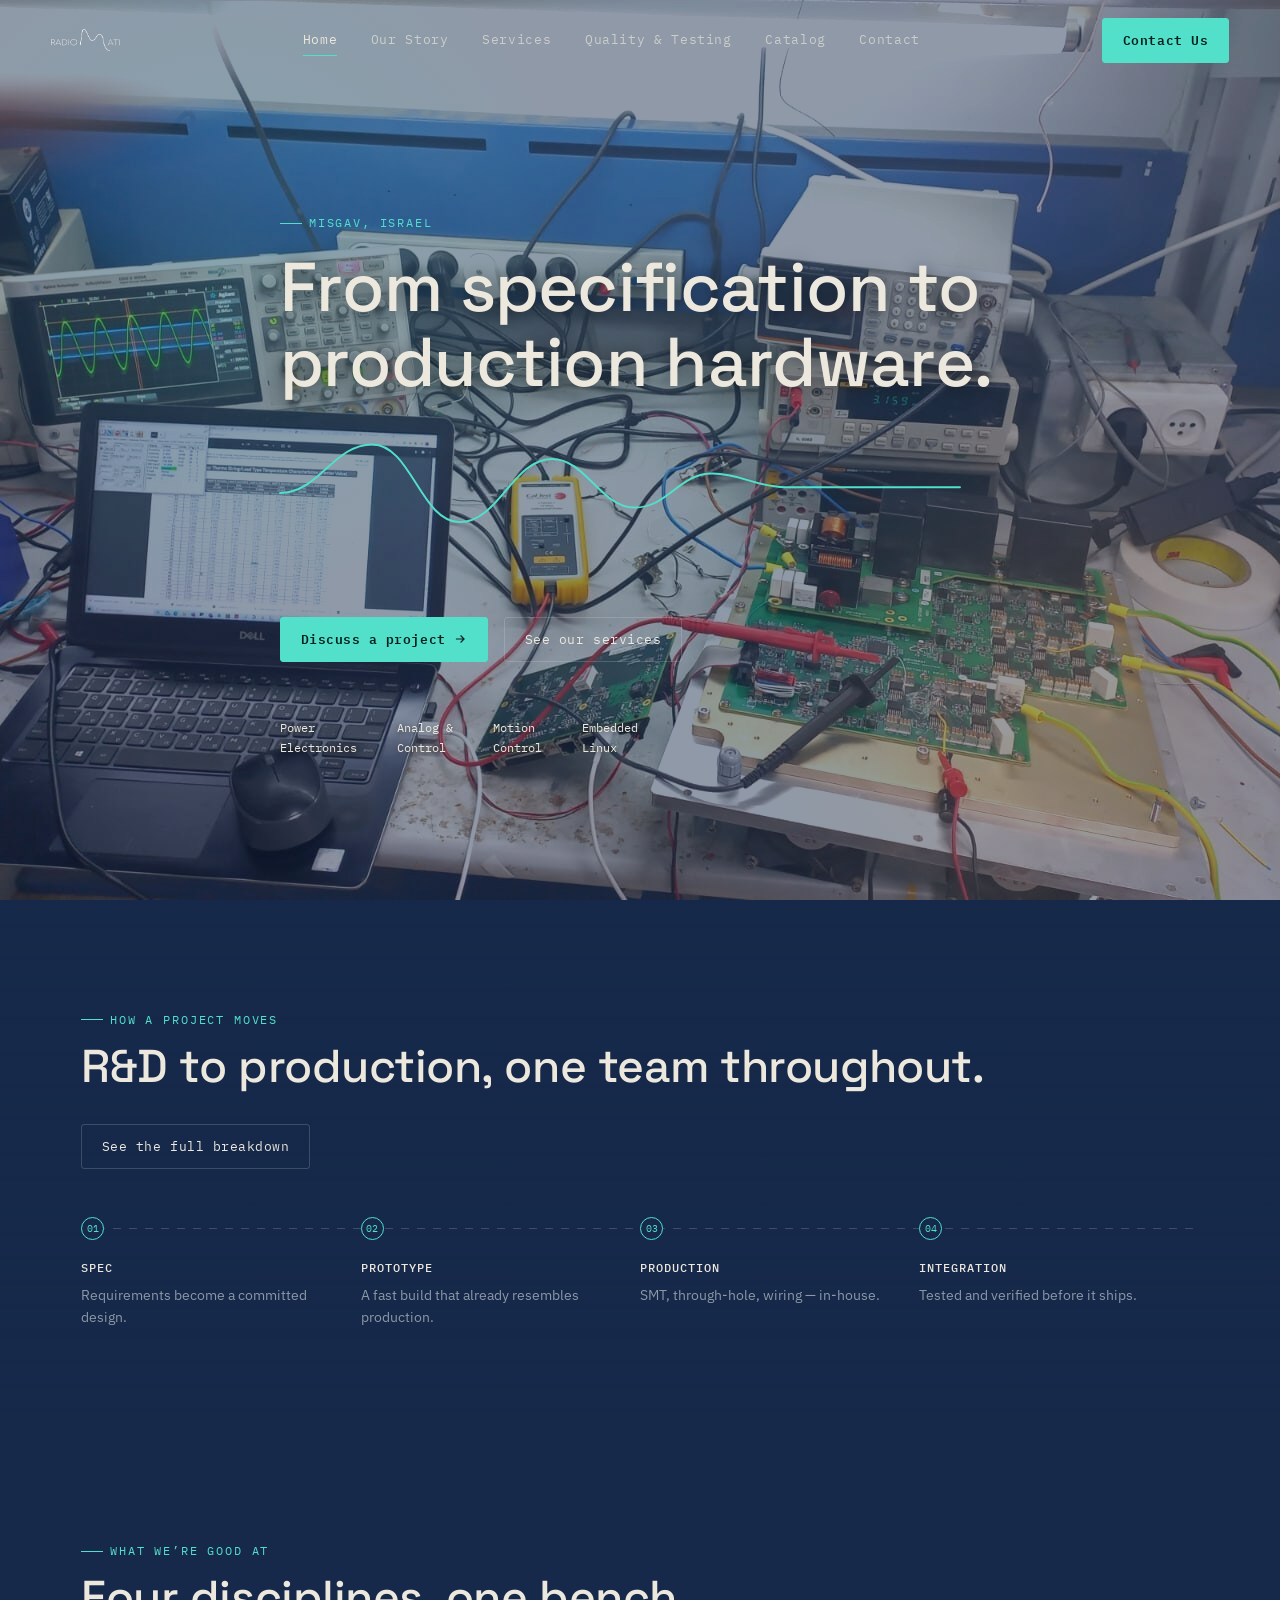
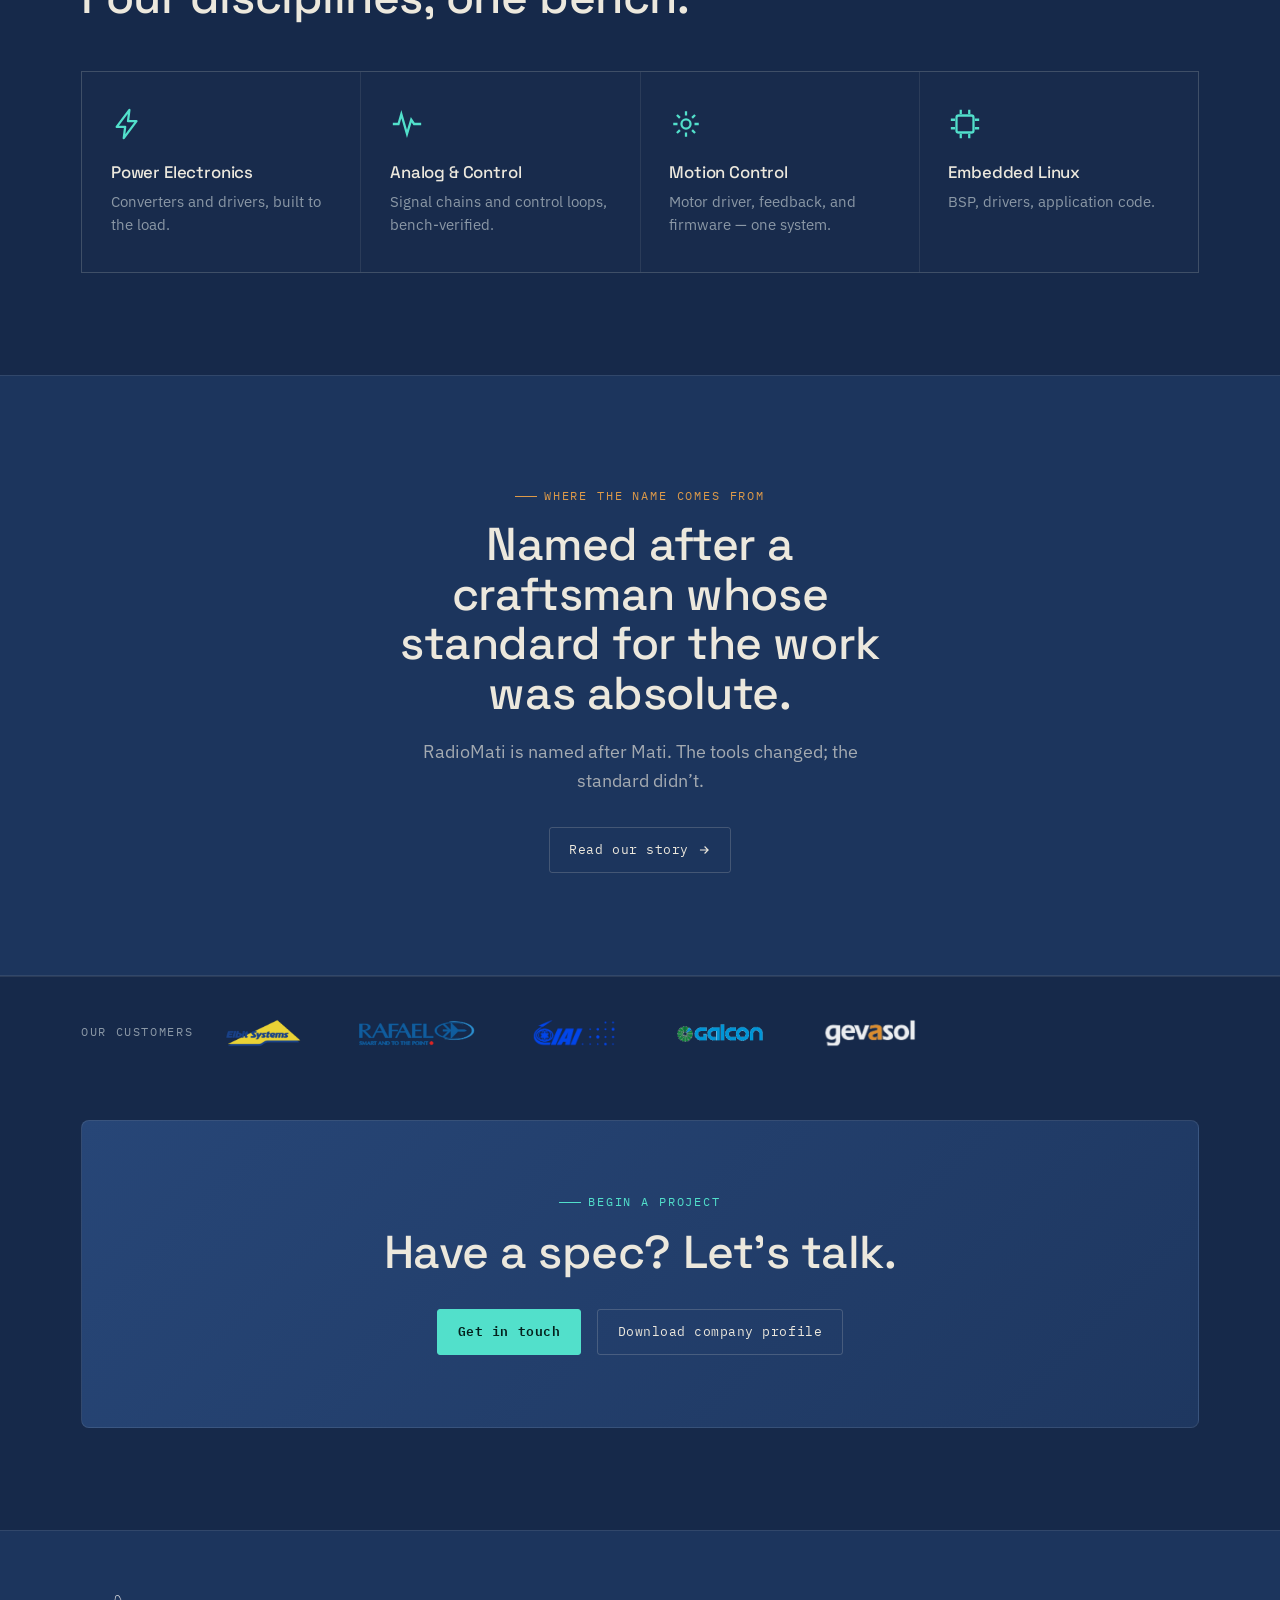
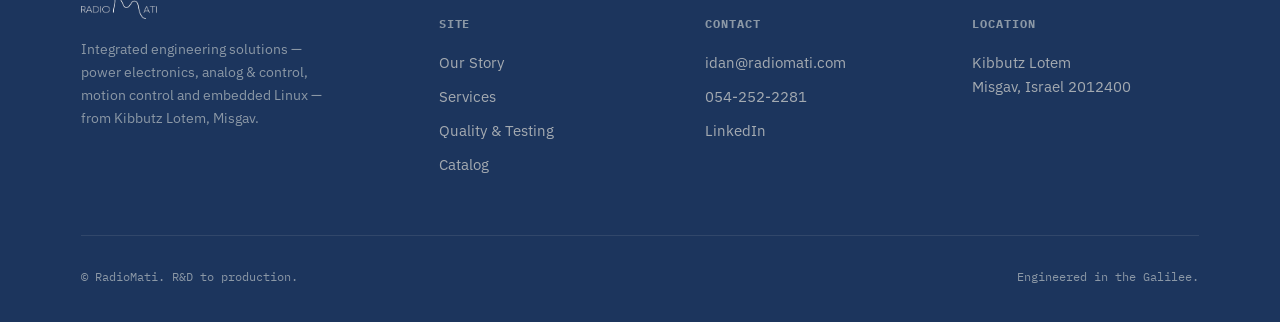
==== commit 5b7002a5: "Use true brand colors for all customer logos, sourced from official assets" ====
--- a/index.html
+++ b/index.html
@@ -147,10 +147,10 @@
   <div class="container partners reveal">
     <span class="partners__label">Our customers</span>
     <div class="partners__row">
-      <img src="assets/img/logos/elbit.png" alt="Elbit Systems" loading="lazy">
-      <img src="assets/img/logos/rafael.png" alt="Rafael" loading="lazy">
-      <img src="assets/img/logos/elta-iai.png" alt="ELTA Systems (IAI)" loading="lazy">
-      <img src="assets/img/logos/galcon.png" alt="Galcon" loading="lazy">
+      <img src="assets/img/logos/elbit.png" alt="Elbit Systems" loading="lazy" class="partners__mark--color">
+      <img src="assets/img/logos/rafael.png" alt="Rafael" loading="lazy" class="partners__mark--color">
+      <img src="assets/img/logos/elta-iai.png" alt="ELTA Systems (IAI)" loading="lazy" class="partners__mark--color">
+      <img src="assets/img/logos/galcon.png" alt="Galcon" loading="lazy" class="partners__mark--color">
       <img src="assets/img/logos/gevasol.png" alt="Gevasol" loading="lazy" class="partners__mark--color">
     </div>
   </div>
